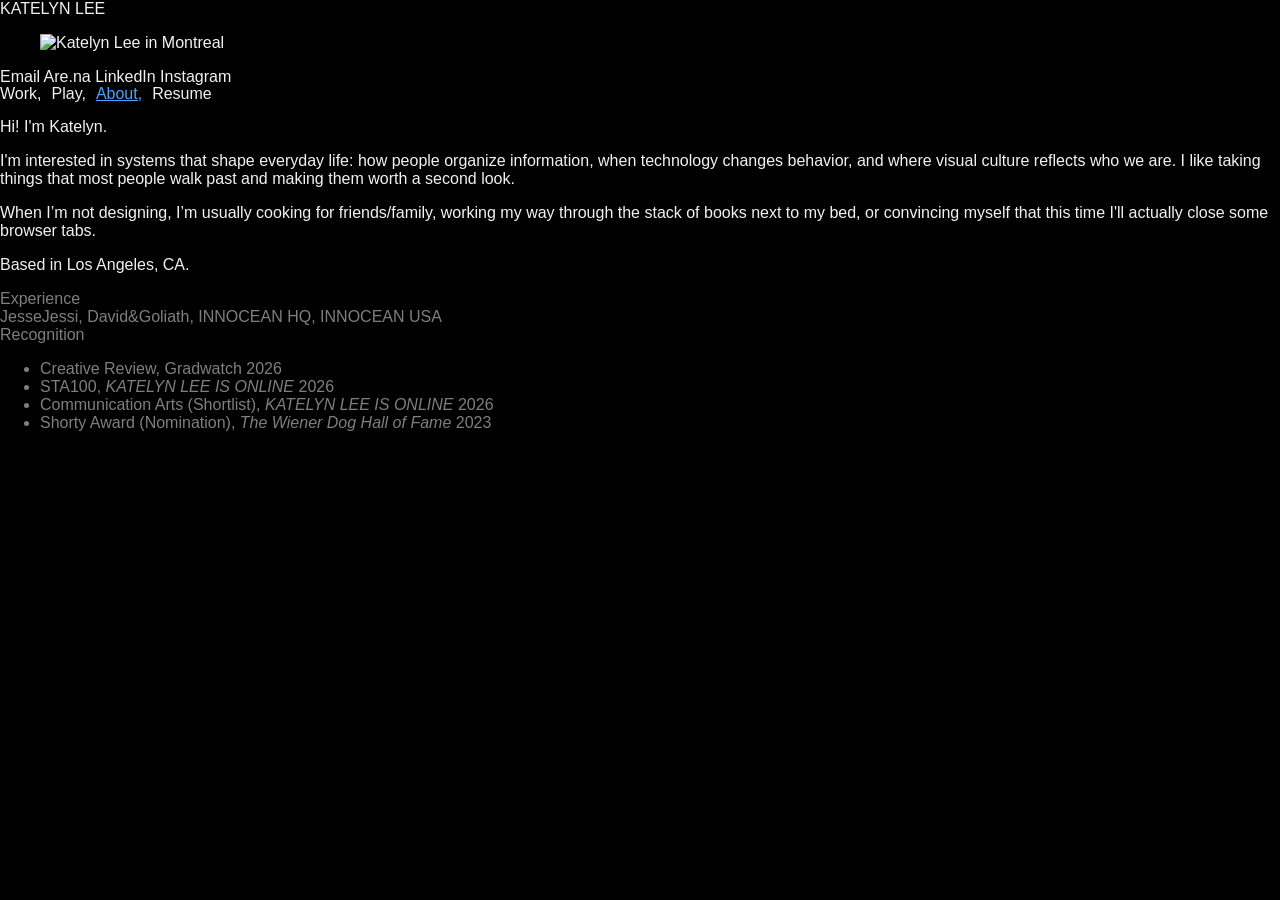
==== about/index.html @ 70ecab1d "update" ====
<!DOCTYPE html>
<html lang="en">
<head>
<!-- Google tag (gtag.js) -->
<script async src="https://www.googletagmanager.com/gtag/js?id=G-5B7TTVXPLB"></script>
<script>
  window.dataLayer = window.dataLayer || [];
  function gtag(){dataLayer.push(arguments);}
  gtag('js', new Date());

  gtag('config', 'G-5B7TTVXPLB');
</script>

  <meta charset="UTF-8" />
  <meta name="viewport" content="width=device-width, initial-scale=1.0" />
  <title>Katelyn Lee Design</title>
<link rel="icon" href="../assets/mouseclick.png" type="image/png" />
  <link rel="stylesheet" href="../project.css" />
</head>

<body class="about-page">
  <div class="about-wrapper">

<aside class="about-sidebar">
  <div class="about-sidebar-top">
    <a href="../" class="site-title">KATELYN LEE</a>

    <figure class="about-portrait">
      <img
        src="../assets/katelyn.png"
        alt="Katelyn Lee in Montreal"
      />

      <!-- <figcaption>Taken in Montreal, 2025.</figcaption> -->
    </figure>

    <!-- <a href="../fridge/" class="fridge-link">
      <span class="fridge-glyph" aria-hidden="true">⍟</span>

      <span class="fridge-label">
        Still curious? I’m flattered. 
        Want to take a look in the fridge?
      </span>
    </a> -->
  </div>

  <nav class="about-socials" aria-label="Social links">
    <a href="mailto:katelyn.lee010@gmail.com">
      Email
    </a>
    
    <a
      href="https://www.are.na/katelyn-lee-unuswwx3kie/channels"
      target="_blank"
      rel="noopener noreferrer"
    >
      Are.na
    </a>

    <a
      href="https://www.linkedin.com/in/katelyn-lee-5b85a5261"
      target="_blank"
      rel="noopener noreferrer"
    >
      LinkedIn
    </a>

    <a
      href="https://www.instagram.com/ketalyn.lee/"
      target="_blank"
      rel="noopener noreferrer"
    >
      Instagram
    </a>
  </nav>
</aside>

    <main class="about-content">
      <nav class="top-nav">
        <a href="../">Work</a>
        <a href="../play">Play</a>
        <a href="../about" class="active">About</a>
        <a href="https://drive.google.com/file/d/1V6LuvaHBBj7gBq3loCqaI6xz7B3jAZRT/view?usp=sharing" target="_blank">Resume</a>
      </nav>

      <section class="about-copy intro">
         <p>
          Hi! I'm Katelyn.
        </p>
        
        <p>
          I'm interested in systems that shape everyday life: how people organize information, when technology changes behavior, and where visual culture reflects who we are. 
          I like taking things that most people walk past and making them worth a second look.

        </p>

        <p>
          When I’m not designing, I’m usually cooking for friends/family, working my way through the stack of books next to my bed, or convincing myself that this time I'll actually close some browser tabs.
        </p>

        <p class="about-location">
          Based in Los Angeles, CA.
        </p>
      </section>

<footer class="about-meta">

  <div class="about-row">
    <span class="about-row-label">Experience</span>

    <div class="about-row-content experience-list">
      <a
        href="https://www.jessejessi.com/"
        target="_blank"
        rel="noopener noreferrer"
      >JesseJessi</a>,
      <a
        href="https://dng.com/"
        target="_blank"
        rel="noopener noreferrer"
      >David&amp;Goliath</a>,
      <a
        href="https://www.innocean.com/ww-en"
        target="_blank"
        rel="noopener noreferrer"
      >INNOCEAN HQ</a>,
      <a
        href="https://www.innoceanusa.com/"
        target="_blank"
        rel="noopener noreferrer"
      >INNOCEAN USA</a>
    </div>
  </div>

  <div class="about-row">
  <span class="about-row-label">Recognition</span>

  <ul class="about-row-content awards-list">
    <li>
      <a
        href="https://www.creativereview.co.uk/gradwatch-2026-katelyn-lee-parsons-school-of-design/"
        target="_blank"
        rel="noopener noreferrer"
      >Creative Review, Gradwatch 2026</a>
    </li>
    <li>
      <a
        href="https://100.typographicarts.org/winners/2026/katelyn-lee-is-online"
        target="_blank"
        rel="noopener noreferrer"
      >STA100, <em>KATELYN LEE IS ONLINE</em> 2026</a>
    </li>
    <li>Communication Arts (Shortlist), <em>KATELYN LEE IS ONLINE</em> 2026</li>
    <li>Shorty Award (Nomination), <em>The Wiener Dog Hall of Fame</em> 2023</li>
  </ul>
</div>

</footer>

    </main>

    

  </div>

  <script src="../about.js"></script>
</body>

</html>
---- project.css ----
@font-face {
  font-family: "Chivo";
  src: url("assets/chivo/Chivo-Light.ttf") format("truetype");
  font-weight: 100;
  font-style: normal;
}

* {
  box-sizing: border-box;
}

html {
  scroll-behavior: smooth;
}

body {
  margin: 0;
  background: #000;
  color: #f2f2f2;
  font-family: "Chivo", sans-serif;
  font-weight: 200;
  cursor: url("assets/mousereg.svg") 8 8, auto;
}

a,
button,
.project-card,
.project-image-link,
.related-project-card,
.related-project-meta{
  cursor: url("assets/mouseclick.svg") 8 8, pointer;
}

.play-gallery{
    cursor: url("assets/mousereg.svg") 8 8, pointer;
}

a {
  color: inherit;
  text-decoration: none;
}

img {
  display: block;
  width: 100%;
  height: auto;
}

.project-page {
  width: 100%;
  min-height: 100vh;
  background: #000;
}

/* top bar */
.project-chrome {
  position: fixed;
  top: 0;
  left: 0;
  width: 100%;
  padding: 20px 40px;
  display: flex;
  justify-content: space-between;
  align-items: flex-start;
  z-index: 50;
  pointer-events: none;
}

.project-chrome > * {
  pointer-events: auto;
}

.site-title {
  font-size: 1rem;
  line-height: 1;
}

.site-title:hover {
  color: #4da3ff;
}

.top-nav {
  display: flex;
  gap: 6px;
}

.top-nav a {
  font-size: 1rem;
  line-height: 1;
  color: #f0f0f0;
  transition: color 0.15s ease;
}

.top-nav a::after {
  content: ",";
  margin-right: 4px;
}

.top-nav a:last-child::after {
  content: "";
  margin-right: 0;
}

.top-nav a:hover,
.top-nav a.active {
  color: #4da3ff;
  text-decoration: underline;
}

/* scrollable page content */
.project-content {
  width: 100%;
  padding: 60px 40px 60px 40px;
}

.bravecamp-page .project-hero img {
  width: 80%;
  margin: 0 auto; /* ← THIS centers it */
  padding-bottom: 20px;
}

.bravecamp-page .project-gallery.single img.icons-img {
  width: 80%;
  height: auto;
  margin: 0 auto;
}

.project-hero {
  width: 100%;
  margin-bottom: 20px;
}

.project-hero img {
  width: 100%;
  max-height: 75vh;
  object-fit: cover;
}

.stalked-page .project-hero img {
  object-position: center;
  width: 100%;
  max-height: 75vh;
  object-fit: cover;
}

.lately-page .project-hero img {
  object-position: center -100px;
  width: 100%;
  max-height: 75vh;
  object-fit: cover;
}

.gems-page .project-hero {
  display: flex;
  justify-content: center;
}

.gems-page .project-hero video {
  width: 80%;
  max-height: 78vh;  /* ↓ reduce this (try 50–65vh) */
  object-fit: cover;
  margin: 0 auto;
}

.project-hero video {
  width: 100%;
  max-height: 78vh;  /* ↓ reduce this (try 50–65vh) */
  object-fit: cover;
}

.project-gallery.single video {
  width: 100%;
  height: 100%;
  display: block;
  object-fit: cover;
  margin-bottom:0;
}

.stalked-page .two-up-1 {
  object-fit: cover;
  object-position: left top;
}

.lately-page .project-gallery.painpoints figure {
  height: auto;
}

.lately-page .project-gallery.painpoints img {
  height: auto;
  object-fit: contain;
}

.phone-item {
  display: flex;
  flex-direction: column;
  align-items: center;
  width: 100%;
}

.phone-label {
  margin-top: 12px;
  font-size: 0.9rem;
  color: #9f9f9f;
  text-align: center;
  line-height: 1.1;
}

.phone-grid {
  display: grid;
  grid-template-columns: repeat(4, 1fr);
  gap: 32px;
  width: 72%;
  margin: 40px auto;
  justify-items: center;
}

.phone {
  position: relative;
  width: 100%;
  max-width: 320px;
  aspect-ratio: 9 / 19;
  border-radius: 40px;
  overflow: hidden;
}

.phone .screen-media {
  position: absolute;
  top: 4.8%;
  left: 6.2%;
  width: 87.6%;
  height: 92%;
  object-fit: cover;
  z-index: 1;
  border-radius: 28px;
}

.phone .still-screen {
  top: 4%;
  left: 6%;
  width: 88%;
  height: 92%;
  object-fit: cover;
  border-radius: 28px;
}

.phone .frame {
  position: absolute;
  inset: 0;
  width: 100%;
  height: 100%;
  object-fit: contain;
  z-index: 2;
  pointer-events: none;
}

.project-gallery.two-up img.styleguide {
  width: 105%;
  height: 100%;
  object-fit: contain;
  margin: auto;
  display: block;
}

.project-gallery.two-up video {
  width: 100%;
  height: 100%;
  object-fit: cover;
  display: block;
}

.project-intro {
  display: grid;
  grid-template-columns: 320px 1fr;
  gap: 36px;
  margin-bottom: 60px;
  align-items: start;
}

.project-title {
  font-size: 1.1rem;
}

.project-subtitle {
  font-size: 1.1rem;
  color: #9f9f9f;
}

.project-summary {
  max-width: 100%;
  font-size: 1.1rem;
  line-height: 1.15;
}

.context-grid {
  display: flex;
  flex-direction: column;
  gap: 8px;
}

.context-row {
  display: grid;
  grid-template-columns: 180px 1fr; /* controls alignment */
}

.context-row span:first-child {
  color: #9f9f9f;
}

.context-block {
  display: flex;
  flex-direction: column;
  gap: 4px;
}

.context-block span {
  color: #9f9f9f;
  margin-right: 6px;
}

.project-detail-group{
    margin-bottom: 40px;
}

.project-detail-group .project-detail-row {
  margin-top: 0;
  margin-bottom: 10px;
}

.project-detail-row {
  display: grid;
  grid-template-columns: 320px 1fr;
  gap: 36px;
  margin-bottom: 40px;
  margin-top:20px;
  align-items: start;
}

.detail-label {
  font-size: 1.1rem;
  line-height: 1.15;
  color: #9f9f9f;
}

.reflection-row {
  margin-top: 60px;
}

.detail-text {
  max-width: 100%;
  font-size: 1.1rem;
  line-height: 1.15;
}

.project-meta {
  display: grid;
  grid-template-rows: auto auto;
  align-content: start;
}

.project-meta-info {
  display: flex;
  flex-direction: column;
  gap: 2px;
  font-size: 1.1rem;
  line-height: 1.15;
  color: #9f9f9f;
}

.detail-list {
  margin: 0;
  padding-left: 16px; /* controls indent */
}

.detail-list li {
  margin-bottom: 4px;
  line-height: 1.15;
}

.stalked-video-2 {
  width: 100%;
  height: 200px;        /* adjust */
  object-fit: cover;
  object-position: center top;
  display: block;
}

.detail-text a {
  color: #f2f2f2;
  text-decoration: underline;
  text-underline-offset: 3px; /* makes it feel more intentional */
  transition: color 0.15s ease;
}

.detail-text a:hover {
  color: #4da3ff;
}

.project-intro a {
  color: #f2f2f2;
  text-decoration: underline;
  text-underline-offset: 3px;
}

.project-intro a:hover {
  color: #4da3ff;
}

.project-gallery {
  margin-bottom: 0;
}

.project-content > * + * {
  margin-top: 20px;
}

.project-gallery.single figure,
.project-gallery.two-up figure {
  margin: 0;
}

.project-gallery.single img {
  width: 100%;
  height:100%;
}

.project-gallery.two-up {
  display: grid;
  grid-template-columns: 1fr 1fr;
  gap: 20px;
}

.project-gallery.two-up figure {
  height: 870px; /* adjust this */
  overflow: hidden;
}

.project-gallery.two-up img {
  width: 100%;
  height: 100%;
  object-fit: cover;
}

.project-endnote {
  margin-top: 100px;
  margin-bottom: 40px;
}

.project-endnote p {
  margin: 0;
  font-size: 1.1rem;
  line-height: 1.15;
  color: #f2f2f2;
}

.project-gallery.single figure.gif-wrap {
  display: flex;
  justify-content: center;
}

.project-gallery.single figure.gif-wrap img.gif-small {
  width: 70%;   /* adjust this */
  height: auto;
}

.related-projects {
  display: grid;
  grid-template-columns: 1fr 1fr;
  gap: 28px;
  margin-bottom: 0px;
}

.related-project-card {
  cursor: pointer;
}

.related-image-link {
  display: block;
  width: 100%;
  background: #111;
  aspect-ratio: 2 / 1;
  overflow: hidden;
}

.related-image-link img,
.related-image-link video {
  width: 100%;
  height: 100%;
  object-fit: cover;
  display: block;
}

.related-project-meta {
  margin-top: 15px;
  position: relative;
  min-height: 38px;
  max-width: 100%;
  font-size: 0.95rem;
  line-height: 1.02;
  color: #e8e8e8;
  max-width: 760px;
}

.meta-subtitle{
    color: #9f9f9f;
  font-size: 0.95rem;
  margin-top: 4px;
}

/* MATCH HOMEPAGE HOVER BEHAVIOR */
.related-project-meta.hover-description {
  position: relative;
}

.related-project-meta .meta-default,
.related-project-meta .meta-hover {
  transition: opacity 0.16s ease;
}

.related-project-meta .meta-hover {
  position: absolute;
  top: 0;
  left: 0;
  opacity: 0;
  width: 100%;
  color: #9f9f9f;
}

.related-project-meta:hover .meta-default {
  opacity: 0;
}

.related-project-meta:hover .meta-hover {
  opacity: 1;
}

/* PLAY PAGE */
.play-page {
  background: #000;
}

.play-gallery {
  display: grid;
  grid-template-columns: repeat(12, minmax(0, 1fr));
  gap: 24px;
  width: calc(100% - 80px);
  margin: 0 40px;
  padding-top: 90px;   /* clears fixed header */
  padding-bottom: 70px;
  align-items: start;
  grid-auto-flow: dense;
}

.play-item {
  min-width: 0;
}

.play-item.portrait {
  grid-column: span 3;
}

.play-item.wide {
  grid-column: span 9;
}

.play-item.landscape {
  grid-column: span 5;
}

.play-item.square {
  grid-column: span 4;
}

.play-item.large {
  grid-column: span 5;
}

.play-media {
  display: block;
  width: 100%;
  background: #111;
  overflow: hidden;
}

.play-item.portrait .play-media {
  aspect-ratio: 3 / 4;
}

.play-item.square .play-media {
  aspect-ratio: 1 / 1;
}

.play-item.landscape .play-media {
  aspect-ratio: 4 / 3;
}

.play-item.wide .play-media {
  aspect-ratio: 16 / 9;
}

.play-media img,
.play-media video {
  display: block;
  width: 100%;
  height: 100%;
  object-fit: cover;
}

.play-caption {
  margin-top: 10px;
  max-width: 95%;
  font-size: 0.95rem;
  line-height: 1.15;
  color: #f0f0f0;
}

.play-title {
  display: inline;
}

.play-year {
  display: inline;
  margin-left: 6px;
  color: #7d7d7d;
}

.play-about {
  display: block;
  margin-top: 4px;
  color: #f0f0f0;
}

.play-caption a {
  text-decoration: underline;
  text-underline-offset: 3px;
  transition: color 0.15s ease;
}

.play-caption a:hover {
  color: #4da3ff;
}

.play-media:hover img,
.play-media:hover video {
  opacity: 0.94;
}

/* ABOUT PAGE */
.about-page {
  background: #000;
}

.about {
  display: grid;
  grid-template-columns: minmax(280px, 0.9fr) minmax(320px, 1fr);
  gap: 36px;
  width: calc(100% - 80px);
  margin: 0 40px;
  padding-top: 110px; /* clears fixed header */
  padding-bottom: 60px;
  align-items: start;
}

.about-images {
  position: sticky;
  top: 96px;
  align-self: start;
}

.about-img-large {
  display: block;
  width: 100%;
  max-width: 520px;
  height: auto;
}

.about-text {
  margin-top: 0;
  max-width: 750px;
}

.about-text h1 {
  font-size: 3rem;
  line-height: 0.95;
  margin: 0 0 6px 0;
}

.about-text h2 {
  font-size: 1.5rem;
  font-weight: 400;
  line-height: 1.05;
  margin: 0 0 24px 0;
  color: #e0e0e0;
}

.about-text p {
  font-size: 1rem;
  line-height: 1.25;
  color: #cfcfcf;
  margin: 0 0 18px 0;
  max-width: 100%;
}

.about-text em {
  color: #7fb7ff;
  font-style: italic;
}

.about-meta {
  margin-top: 10px;
  color: #9f9f9f;
  opacity: 0.8;
}

.reading-list {
  margin-top: 44px;
}

.reading-title {
  color: #9f9f9f;
  margin: 0 0 10px 0;
}

.reading-list ul {
  list-style: none;
  padding: 0;
  margin: 0;
}

.reading-list li {
  margin-bottom: 6px;
  color: #bdbdbd;
  line-height: 1.25;
}

.connect {
  margin-top: 45px;
  color: #9f9f9f;
  opacity: 0.8;
}

.connect p {
  margin: 0;
  font-size: 1rem;
  line-height: 1.25;
}

.connect a {
  text-decoration: underline;
  text-underline-offset: 3px;
  color: #f2f2f2;
  transition: color 0.15s ease;
}

.connect a:hover {
  color: #4da3ff;
}

/* tablet */
@media (max-width: 1024px) {
  .project-chrome {
    padding: 20px 24px;
  }

  .project-content {
    padding: 72px 24px 48px 24px;
  }

  .project-intro {
    grid-template-columns: 180px 1fr;
    gap: 24px;
  }

  .project-text-grid {
    gap: 24px;
  }

  .project-detail-row {
    grid-template-columns: 180px 1fr;
    gap: 24px;
  }

    .play-gallery {
    grid-template-columns: repeat(8, minmax(0, 1fr));
    width: calc(100% - 48px);
    margin: 0 24px;
    gap: 18px;
    padding-top: 84px;
    padding-bottom: 48px;
  }

  .play-item.wide,
  .play-item.landscape,
  .play-item.square.large {
    grid-column: span 8;
  }

  .play-item.square {
    grid-column: span 4;
  }

  .play-item.portrait {
    grid-column: span 4;
  }

  .play-caption {
    max-width: 100%;
  }

    .about {
    grid-template-columns: 1fr 1fr;
    gap: 24px;
    width: calc(100% - 48px);
    margin: 0 24px;
    padding-top: 96px;
    padding-bottom: 48px;
  }

  .about-images {
    top: 84px;
  }

  .about-text h1 {
    font-size: 2.4rem;
  }

  .about-text h2 {
    font-size: 1.25rem;
    margin-bottom: 20px;
  }

  .connect {
    margin-top: 44px;
  }
}

/* mobile */
@media (max-width: 768px) {
  .project-chrome {
    padding: 12px 16px;
  }

  .site-title {
    font-size: 0.95rem;
  }

  .top-nav a {
    font-size: 0.9rem;
  }

  .project-content {
    padding: 64px 16px 36px 16px;
  }

  .project-hero img {
    max-height: none;
  }

  .project-intro {
    grid-template-columns: 1fr;
    gap: 14px;
    margin-bottom: 40px;
  }

  .project-title,
  .project-subtitle,
  .project-summary,
  .text-block h2,
  .text-block p {
    font-size: 0.9rem;
  }

  .project-subtitle {
    color: #9f9f9f;
    opacity: 0.75;
  }

  .project-text-grid,
  .project-gallery.two-up {
    grid-template-columns: 1fr;
    gap: 16px;
  }

  .project-detail-row {
    grid-template-columns: 1fr;
    gap: 10px;
    margin-bottom: 32px;
  }

  .detail-label,
  .detail-text {
    font-size: 0.9rem;
  }

  .related-projects {
  grid-template-columns: 1fr;
  gap: 20px;
}

.related-project-card {
  width: 100%;
}

.related-image-link {
  aspect-ratio: 1.45 / 1;
}

.related-project-meta {
  margin-top: 10px;
  min-height: auto;
  font-size: 0.9rem;
  line-height: 1.08;
}

.phone-grid {
    grid-template-columns: 1fr 1fr;
    gap: 20px;
  }

    .project-chrome {
    padding: 12px 16px;
    align-items: flex-start;
    gap: 10px;
  }

  .top-nav {
    flex-wrap: wrap;
    justify-content: flex-end;
    row-gap: 4px;
  }

  .site-title,
  .top-nav a {
    font-size: 0.9rem;
  }

  .play-gallery {
    grid-template-columns: 1fr;
    width: calc(100% - 32px);
    margin: 0 16px;
    gap: 18px;
    padding-top: 72px;
    padding-bottom: 36px;
  }

  .play-item,
  .play-item.portrait,
  .play-item.wide,
  .play-item.landscape,
  .play-item.square,
  .play-item.large,
  .play-item.square.large {
    grid-column: span 1;
  }

  .play-item .play-media {
    aspect-ratio: auto;
  }

  .play-media img,
  .play-media video {
    width: 100%;
    height: auto;
    object-fit: contain;
  }

  .play-caption {
    max-width: 100%;
    font-size: 0.9rem;
    line-height: 1.15;
  }

  .play-year {
    margin-left: 4px;
  }

  .play-about {
    margin-top: 6px;
  }

  .project-chrome {
    padding: 12px 16px;
    align-items: flex-start;
    gap: 10px;
  }

  .top-nav {
    flex-wrap: wrap;
    justify-content: flex-end;
    row-gap: 4px;
  }

  .site-title,
  .top-nav a {
    font-size: 0.9rem;
  }

  .about {
    grid-template-columns: 1fr;
    gap: 20px;
    width: calc(100% - 32px);
    margin: 0 16px;
    padding-top: 76px;
    padding-bottom: 36px;
  }

  .about-images {
    position: static;
    top: auto;
  }

  .about-img-large {
    width: 100%;
    max-width: 100%;
  }

  .about-text {
    max-width: 100%;
  }

  .about-text h1 {
    font-size: 2rem;
    margin-bottom: 4px;
  }

  .about-text h2 {
    font-size: 1.1rem;
    margin-bottom: 18px;
  }

  .about-text p,
  .about-meta,
  .reading-title,
  .reading-list li,
  .connect p {
    font-size: 0.9rem;
    line-height: 1.25;
  }

  .reading-list {
    margin-top: 32px;
  }

  .connect {
    margin-top: 36px;
  }
}

/* small mobile */
@media (max-width: 480px) {
  .project-chrome {
    padding: 10px 12px;
  }

  .project-content {
    padding: 56px 12px 28px 12px;
  }

  .top-nav a,
  .site-title,
  .project-title,
  .project-subtitle,
  .project-summary,
  .text-block h2,
  .text-block p {
    font-size: 0.84rem;
  }

  .detail-label,
  .detail-text {
    font-size: 0.84rem;
  }

  .related-image-link {
  aspect-ratio: 1.3 / 0.8;
}

  .project-chrome {
    padding: 10px 12px;
  }

  .site-title,
  .top-nav a {
    font-size: 0.82rem;
  }

  .play-gallery {
    width: calc(100% - 24px);
    margin: 0 12px;
    padding-top: 64px;
    padding-bottom: 28px;
    gap: 16px;
  }

  .play-caption {
    font-size: 0.84rem;
  }

  .project-chrome {
    padding: 10px 12px;
  }

  .site-title,
  .top-nav a {
    font-size: 0.82rem;
  }

  .about {
    width: calc(100% - 24px);
    margin: 0 12px;
    padding-top: 68px;
    padding-bottom: 28px;
    gap: 16px;
  }

  .about-text h1 {
    font-size: 1.7rem;
  }

  .about-text h2 {
    font-size: 1rem;
  }

  .about-text p,
  .about-meta,
  .reading-title,
  .reading-list li,
  .connect p {
    font-size: 0.84rem;
  }
}
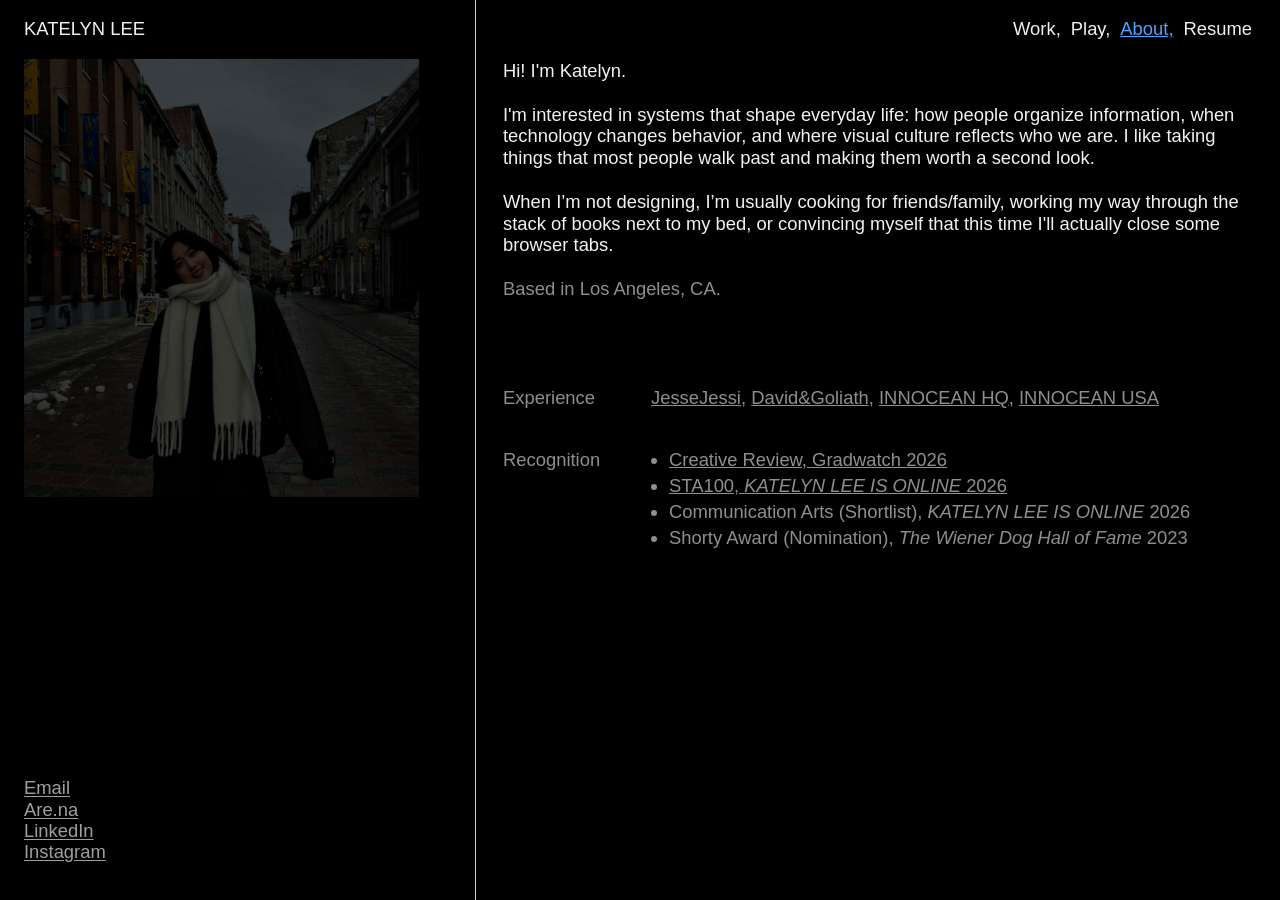
==== commit d15da131: "w&w_upload" ====
--- a/about/index.html
+++ b/about/index.html
@@ -14,7 +14,6 @@
   <meta charset="UTF-8" />
   <meta name="viewport" content="width=device-width, initial-scale=1.0" />
   <title>Katelyn Lee Design</title>
-<link rel="icon" href="../assets/mouseclick.png" type="image/png" />
   <link rel="stylesheet" href="../project.css" />
 </head>
 
@@ -27,7 +26,7 @@
 
     <figure class="about-portrait">
       <img
-        src="../assets/katelyn.png"
+        src="../assets/katelyn.jpg"
         alt="Katelyn Lee in Montreal"
       />
 
--- a/project.css
+++ b/project.css
@@ -8,6 +8,18 @@
 * {
   box-sizing: border-box;
 }
+
+:root {
+  --site-sidebar-width: 475px;
+  --site-padding-x: 40px;
+  --site-padding-top: 20px;
+  --site-divider: #cfcfcf;
+  --about-content-top: 60px;
+}
+
+html, body {
+    overflow-x: hidden;
+  }
 
 html {
   scroll-behavior: smooth;
@@ -19,20 +31,7 @@
   color: #f2f2f2;
   font-family: "Chivo", sans-serif;
   font-weight: 200;
-  cursor: url("assets/mousereg.svg") 8 8, auto;
-}
-
-a,
-button,
-.project-card,
-.project-image-link,
-.related-project-card,
-.related-project-meta{
-  cursor: url("assets/mouseclick.svg") 8 8, pointer;
-}
-
-.play-gallery{
-    cursor: url("assets/mousereg.svg") 8 8, pointer;
+  /* cursor: url("assets/mousereg.svg") 8 8, auto; */
 }
 
 a {
@@ -71,7 +70,7 @@
 }
 
 .site-title {
-  font-size: 1rem;
+  font-size: 1.15rem;
   line-height: 1;
 }
 
@@ -85,7 +84,7 @@
 }
 
 .top-nav a {
-  font-size: 1rem;
+  font-size: 1.15rem;
   line-height: 1;
   color: #f0f0f0;
   transition: color 0.15s ease;
@@ -156,8 +155,8 @@
 }
 
 .gems-page .project-hero video {
-  width: 80%;
-  max-height: 78vh;  /* ↓ reduce this (try 50–65vh) */
+  width: 50vw;
+  height: 50vh;
   object-fit: cover;
   margin: 0 auto;
 }
@@ -253,6 +252,122 @@
   pointer-events: none;
 }
 
+/* mini carousel (left side of a two-up) */
+.mini-carousel {
+  display: grid;
+  grid-template-columns: 32px minmax(0, 1fr) 32px;
+  align-items: center;
+  gap: 12px;
+  width: 100%;
+  height: 100%;
+  grid-template-rows: 100%;
+}
+
+.mini-carousel-track {
+  height: 100%;
+  min-width: 0;
+  display: flex;
+  justify-content: center;
+  align-items: center;
+}
+
+.mini-carousel-track > * {
+  display: none;
+  max-width: 100%;
+}
+
+.mini-carousel-track > .is-active {
+  display: block;
+}
+
+.mini-carousel-btn {
+  margin: 0;
+  padding: 0;
+  border: 0;
+  background: transparent;
+  color: #f2f2f2;
+  cursor: pointer;
+  transition: color 0.15s ease;
+}
+
+.mini-carousel-btn svg {
+  display: block;
+  width: 24px;
+  height: 48px;
+  fill: none;
+  stroke: currentColor;
+  stroke-width: 1.5;
+}
+
+.mini-carousel-btn:hover,
+.mini-carousel-btn:focus-visible {
+  color: #4da3ff;
+}
+
+.project-gallery.two-up .mini-carousel-track img {
+  width: auto;
+  height: 100%;
+  max-width: 100%;
+  max-height: 100%;
+  object-fit: contain;
+}
+
+/* pair carousel (two posters per slide) */
+.pair-carousel .mini-carousel {
+  height: 600px; /* poster height, adjust to taste */
+}
+
+.mini-carousel-track > .mini-carousel-pair.is-active {
+  display: flex;
+}
+
+.mini-carousel-pair {
+  height: 100%;
+  gap: 20px;
+  justify-content: center;
+  align-items: center;
+}
+
+.pair-carousel .mini-carousel-pair img {
+  flex: 0 1 auto;
+  min-width: 0;
+  width: auto;
+  height: 100%;
+  max-width: calc(50% - 10px);
+  object-fit: contain;
+}
+
+/* full-width carousel (same size as project-gallery single) */
+.single-carousel .mini-carousel {
+  position: relative;
+  display: block;
+  height: auto;
+  width: 85%;
+  margin: 0 auto;
+}
+
+.single-carousel .mini-carousel-track {
+  display: block;
+  height: auto;
+}
+
+.single-carousel .mini-carousel-track img {
+  width: 100%;
+  height: auto;
+}
+
+.single-carousel .mini-carousel-btn {
+  position: absolute;
+  top: 50%;
+  transform: translateY(-50%);
+  z-index: 2;
+  padding: 0 16px;
+  filter: drop-shadow(0 0 3px rgba(0, 0, 0, 0.6));
+}
+
+.single-carousel .mini-carousel-btn.prev { left: 0; }
+.single-carousel .mini-carousel-btn.next { right: 0; }
+
 .project-gallery.two-up img.styleguide {
   width: 105%;
   height: 100%;
@@ -268,12 +383,26 @@
   display: block;
 }
 
+.project-gallery.two-up.promo figure {
+  height: 740px; /* the size you actually want them */
+  display: flex;
+  justify-content: center;
+}
+
+.project-gallery.two-up.promo img,
+.project-gallery.two-up.promo video {
+  width: auto;
+  height: 100%;
+  object-fit: contain;
+}
+
 .project-intro {
   display: grid;
   grid-template-columns: 320px 1fr;
-  gap: 36px;
+  gap: 155px;
   margin-bottom: 60px;
   align-items: start;
+  background-color: rgb(0, 0, 0);
 }
 
 .project-title {
@@ -329,7 +458,7 @@
 .project-detail-row {
   display: grid;
   grid-template-columns: 320px 1fr;
-  gap: 36px;
+  gap: 155px;
   margin-bottom: 40px;
   margin-top:20px;
   align-items: start;
@@ -462,6 +591,68 @@
   height: auto;
 }
 
+.project-toggle {
+  flex: 0 0 auto;
+  width: 25px;
+  height: 38px;
+  margin: 0;
+  padding: 0;
+  border: 0;
+  background: transparent;
+  color: #f2f2f2;
+  font: inherit;
+  line-height: 1;
+  cursor: pointer;
+}
+
+.project-toggle-icon {
+  display: block;
+  font-size: 2.5rem;
+  line-height: 0.8;
+  transform-origin: center;
+  transition: transform 0.18s ease;
+}
+
+.project-toggle[aria-expanded="true"] .project-toggle-icon {
+  transform: rotate(180deg);
+}
+
+.related-project-meta-header {
+  display: flex;
+  align-items: flex-start;
+  gap: 8px;
+}
+
+.related-project-meta-text {
+  min-width: 0;
+}
+
+.related-title-link {
+  display: inline-block;
+  color: #e8e8e8;
+  text-decoration: none;
+  transition: color 0.15s ease;
+}
+
+.related-title-link:hover,
+.related-title-link:focus-visible {
+  color: #4da3ff;
+  text-decoration: underline;
+}
+
+.related-project-description {
+  margin-top: 8px;
+  margin-left: 30px;
+  max-width: 100%;
+  color: #9f9f9f;
+  line-height: 1.25;
+  background-color: rgb(0, 0, 0);
+}
+
+.related-project-description[hidden] {
+  display: none;
+}
+
 .related-projects {
   display: grid;
   grid-template-columns: 1fr 1fr;
@@ -490,284 +681,728 @@
 }
 
 .related-project-meta {
-  margin-top: 15px;
+  margin-top: 10px;
+  max-width: 980px;
+  font-size: 1.02rem;
+  line-height: 1.15;
+  color: #e8e8e8;
+}
+
+.meta-subtitle {
+  margin-top: 3px;
+  color: #9f9f9f;
+  font-size: 1.02rem;
+}
+
+/* ---------------------------------
+   PLAY PAGE
+---------------------------------- */
+
+.play-page {
+  margin: 0;
+  background: #000;
+  color: #f2f2f2;
+  overflow: hidden;
+}
+
+.play-wrapper {
   position: relative;
-  min-height: 38px;
-  max-width: 100%;
-  font-size: 0.95rem;
-  line-height: 1.02;
-  color: #e8e8e8;
-  max-width: 760px;
-}
-
-.meta-subtitle{
-    color: #9f9f9f;
-  font-size: 0.95rem;
-  margin-top: 4px;
-}
-
-/* MATCH HOMEPAGE HOVER BEHAVIOR */
-.related-project-meta.hover-description {
+  display: flex;
+  width: 100vw;
+  height: 100vh;
+  background: #000;
+}
+
+/* vertical divider */
+.play-wrapper::before {
+  content: "";
+  position: fixed;
+  top: 0;
+  bottom: 0;
+  left: var(--site-sidebar-width);
+  width: 1px;
+  background: var(--site-divider);
+  z-index: 10;
+}
+
+/* -----------------------------
+   LEFT SIDEBAR
+----------------------------- */
+
+.play-sidebar {
+  position: fixed;
+  top: var(--site-padding-top);
+  left: 0;
+
+  width: var(--site-sidebar-width);
+  height: calc(100vh - 40px);
+
+  display: flex;
+  flex-direction: column;
+  justify-content: space-between;
+
+  padding: 0 32px 0 40px;
+  background: #000;
+  z-index: 5;
+}
+
+.play-sidebar-top {
+  min-width: 0;
+}
+
+.play-sidebar .site-title {
+  display: inline-block;
+  margin: 0 0 20px 0;
+}
+
+.play-project-info {
+  margin-top: 0;
+  font-size: 1.15rem;
+  line-height: 1.15;
+  background-color: transparent;
+}
+
+.play-project-heading {
+  display: grid;
+  grid-template-columns: minmax(0, 1fr) auto;
+  gap: 20px;
+  align-items: start;
+}
+
+.play-project-title {
+  margin: 0;
+  font: inherit;
+  color: #f2f2f2;
+}
+
+.play-project-year {
+  color: #8f8f8f;
+}
+
+.play-project-description {
+  max-width: 390px;
+  margin-top: 16px;
+  color: #f2f2f2;
+}
+
+.play-project-description a {
+  color: inherit;
+  text-decoration: underline;
+  text-underline-offset: 3px;
+}
+
+.play-project-description a:hover,
+.play-project-description a:focus-visible {
+  color: #4da3ff;
+}
+
+/* project selector */
+
+.play-project-list {
+  width: 100%;
+  max-height: 48vh;
+  overflow-y: auto;
+  padding-bottom: 2px;
+  scrollbar-width: none;
+}
+
+.play-project-list::-webkit-scrollbar {
+  display: none;
+}
+
+.play-project-button {
+  width: 100%;
+  display: grid;
+  grid-template-columns: minmax(0, 1fr) auto;
+  gap: 16px;
+  align-items: start;
+
+  margin: 0;
+  padding: 9px 0;
+
+  border: 0;
+  border-top: 1px solid #343434;
+  border-radius: 0;
+
+  background: transparent;
+  color: #8f8f8f;
+
+  font-family: inherit;
+  font-size: 1.02rem;
+  font-weight: inherit;
+  line-height: 1.12;
+  text-align: left;
+  cursor: pointer;
+
+  transition: color 0.15s ease;
+}
+
+.play-project-button:last-child {
+  border-bottom: 1px solid #343434;
+}
+
+.play-project-button span:first-child {
+  min-width: 0;
+}
+
+.play-project-button span:last-child {
+  color: inherit;
+  white-space: nowrap;
+}
+
+.play-project-button:hover,
+.play-project-button:focus-visible,
+.play-project-button.active {
+  color: #f2f2f2;
+}
+
+.play-project-button.active {
+  text-decoration: underline;
+  text-underline-offset: 3px;
+  color: #4da3ff;
+}
+
+/* -----------------------------
+   RIGHT CONTENT
+----------------------------- */
+
+.play-content {
+  margin-left: var(--site-sidebar-width);
+  width: calc(100% - var(--site-sidebar-width));
+  height: 100vh;
+
+  overflow-y: auto;
+  padding: 60px 40px 40px 40px;
+
+  scrollbar-width: none;
+}
+
+.play-content::-webkit-scrollbar {
+  display: none;
+}
+
+.play-content .top-nav {
+  position: fixed;
+  top: 20px;
+  right: 40px;
+  z-index: 20;
+}
+
+/* carousel */
+
+.play-carousel {
   position: relative;
-}
-
-.related-project-meta .meta-default,
-.related-project-meta .meta-hover {
-  transition: opacity 0.16s ease;
-}
-
-.related-project-meta .meta-hover {
+  width: 100%;
+  min-height: calc(100vh - 148px);
+
+  display: flex;
+  align-items: center;
+  justify-content: center;
+
+  overflow: hidden;
+  background: #000;
+}
+
+.play-carousel-media {
+  width: 100%;
+  height: calc(100vh - 148px);
+
+  display: flex;
+  align-items: center;
+  justify-content: center;
+}
+
+.play-carousel-media img,
+.play-carousel-media video {
+  display: block;
+  width: 100%;
+  height: 100%;
+  object-fit: contain;
+}
+
+/*
+Use data-fit="cover" on a media entry in play.js
+when you want a particular image to completely fill
+the viewing area.
+*/
+
+.play-carousel-media img[data-fit="cover"],
+.play-carousel-media video[data-fit="cover"] {
+  object-fit: cover;
+}
+
+/* invisible click areas */
+
+.play-carousel-zone {
   position: absolute;
   top: 0;
+  bottom: 0;
+  width: 50%;
+
+  padding: 0;
+  border: 0;
+  background: transparent;
+
+  cursor: none;
+  z-index: 2;
+}
+
+.play-carousel-zone {
+  cursor: none;
+}
+
+.play-carousel-zone-left {
   left: 0;
+  right: auto;
+}
+
+.play-carousel-zone-right {
+  right: 0;
+  left: auto;
+}
+
+.carousel-cursor {
+  position: fixed;
+  top: 0;
+  left: 0;
+  z-index: 1000;
+
+  pointer-events: none;
   opacity: 0;
-  width: 100%;
+
+  font-family: Marfa, "Marfa", monospace;
+  font-size: 6.5rem;
+  font-weight: 800;
+  line-height: 1;
+
+  color: #fff;
+
+  transform: translate(-50%, -50%);
+  transition: opacity 0.1s ease;
+
+  text-shadow:
+    0.5px 0 0 #000,
+    -0.5px 0 0 #000,
+    0 0.5px 0 #000,
+    0 -0.5px 0 #000,
+    0.5px 0.5px 0 #000,
+    -0.5px -0.5px 0 #000,
+    0.5px -0.5px 0 #000,
+    -0.5px 0.5px 0 #000;
+}
+
+.carousel-cursor.is-visible {
+  opacity: 1;
+}
+
+/* carousel footer */
+
+.play-carousel-footer {
+  display: flex;
+  justify-content: space-between;
+  align-items: center;
+
+  margin-top: 12px;
+
+  color: #8f8f8f;
+  font-size: 1.02rem;
+  line-height: 1;
+}
+
+.play-carousel-controls {
+  display: flex;
+  gap: 14px;
+}
+
+.play-carousel-controls button {
+  margin: 0;
+  padding: 0;
+  border: 0;
+  background: transparent;
+
+  color: #f2f2f2;
+  font: inherit;
+  font-size: 1.3rem;
+  cursor: pointer;
+}
+
+.play-carousel-controls button:hover,
+.play-carousel-controls button:focus-visible {
+  color: #4da3ff;
+}
+
+/* loading transition */
+
+.play-carousel-media.is-loading {
+  opacity: 0;
+}
+
+.play-carousel-media {
+  opacity: 1;
+  transition: opacity 0.15s ease;
+}
+
+/* ---------------------------------
+   ABOUT PAGE
+---------------------------------- */
+
+.about-page {
+  margin: 0;
+  background: #000;
+  color: #f2f2f2;
+  overflow: hidden;
+}
+
+.about-wrapper {
+  position: relative;
+  display: flex;
+  width: 100vw;
+  height: 100vh;
+  background: #000;
+}
+
+.about-wrapper::before {
+  content: "";
+  position: fixed;
+  top: 0;
+  bottom: 0;
+  left: var(--site-sidebar-width);
+  width: 1px;
+  background: var(--site-divider);
+  z-index: 10;
+}
+
+/* LEFT SIDE */
+
+.about-sidebar {
+  position: fixed;
+  top: var(--site-padding-top);
+  left: 0;
+  width: var(--site-sidebar-width);
+  height: calc(100vh - 40px);
+
+  display: flex;
+  flex-direction: column;
+  justify-content: space-between;
+
+  padding:
+    0
+    40px
+    0
+    40px;
+
+  background: #000;
+  z-index: 5;
+}
+
+.about-sidebar-top {
+  min-width: 0;
+}
+
+.about-sidebar .site-title {
+  display: inline-block;
+  margin: 0;
+}
+
+.about-portrait {
+  margin: 20px 0 0 0;
+  width: 100%;
+  max-width: 395px;
+}
+
+.about-portrait img {
+  display: block;
+  width: 100%;
+  height: auto;
+}
+
+.about-portrait figcaption {
+  margin-top: 20px;
+  color: #8f8f8f;
+  font-size: 1.02rem;
+  line-height: 1.15;
+}
+
+.about-socials {
+  display: flex;
+  flex-direction: column;
+  align-items: flex-start;
+
+  margin-bottom: 18px;
+  font-size: 1.02rem;
+  line-height: 1.15;
+}
+
+.about-socials a {
   color: #9f9f9f;
-}
-
-.related-project-meta:hover .meta-default {
-  opacity: 0;
-}
-
-.related-project-meta:hover .meta-hover {
-  opacity: 1;
-}
-
-/* PLAY PAGE */
-.play-page {
-  background: #000;
-}
-
-.play-gallery {
+  text-decoration: underline;
+  text-underline-offset: 2px;
+}
+
+.about-socials a:hover,
+.about-socials a:focus-visible {
+  color: #4da3ff;
+}
+
+/* RIGHT SIDE */
+
+.about-content {
+  display: flex;
+  flex-direction: column;
+
+  margin-left: var(--site-sidebar-width);
+  width: calc(100% - var(--site-sidebar-width));
+  height: 100vh;
+  overflow-y: auto;
+  scrollbar-width: none;
+
+  padding:
+    var(--about-content-top)
+    40px
+    40px
+    48px;
+}
+
+.about-content::-webkit-scrollbar {
+  display: none;
+}
+
+.about-content::-webkit-scrollbar {
+  display: none;
+}
+
+.about-content .top-nav {
+  position: fixed;
+  top: 20px;
+  right: 40px;
+  z-index: 20;
+}
+
+.about-copy {
+  width: 100%;
+  margin-top: 0;
+  font-size: 1.15rem;
+  line-height: 1.18;
+  background-color: transparent;
+}
+
+.about-copy p {
+  margin: 0 0 22px 0;
+}
+
+.about-location {
+  color: #8f8f8f;
+}
+
+.about-meta {
   display: grid;
-  grid-template-columns: repeat(12, minmax(0, 1fr));
-  gap: 24px;
-  width: calc(100% - 80px);
-  margin: 0 40px;
-  padding-top: 90px;   /* clears fixed header */
-  padding-bottom: 70px;
-  align-items: start;
-  grid-auto-flow: dense;
-}
-
-.play-item {
+  grid-template-columns: 120px minmax(0, 1fr);
+  column-gap: 28px;
+  row-gap: 40px;
+
+  width: 100%;
+  color: #8f8f8f;
+  font-size: 1.15rem;
+  line-height: 1.2;
+  /* background-color:pink; */
+  margin-top: 60px;
+}
+
+/* Allows each row's label and content to use the parent grid */
+.about-row {
+  display: contents;
+}
+
+.about-row-label {
+  grid-column: 1;
+}
+
+.about-row-content {
+  grid-column: 2;
   min-width: 0;
 }
 
-.play-item.portrait {
-  grid-column: span 3;
-}
-
-.play-item.wide {
-  grid-column: span 9;
-}
-
-.play-item.landscape {
-  grid-column: span 5;
-}
-
-.play-item.square {
-  grid-column: span 4;
-}
-
-.play-item.large {
-  grid-column: span 5;
-}
-
-.play-media {
-  display: block;
-  width: 100%;
-  background: #111;
-  overflow: hidden;
-}
-
-.play-item.portrait .play-media {
-  aspect-ratio: 3 / 4;
-}
-
-.play-item.square .play-media {
-  aspect-ratio: 1 / 1;
-}
-
-.play-item.landscape .play-media {
-  aspect-ratio: 4 / 3;
-}
-
-.play-item.wide .play-media {
-  aspect-ratio: 16 / 9;
-}
-
-.play-media img,
-.play-media video {
-  display: block;
-  width: 100%;
-  height: 100%;
-  object-fit: cover;
-}
-
-.play-caption {
-  margin-top: 10px;
-  max-width: 95%;
-  font-size: 0.95rem;
-  line-height: 1.15;
-  color: #f0f0f0;
-}
-
-.play-title {
-  display: inline;
-}
-
-.play-year {
-  display: inline;
-  margin-left: 6px;
-  color: #7d7d7d;
-}
-
-.play-about {
-  display: block;
-  margin-top: 4px;
-  color: #f0f0f0;
-}
-
-.play-caption a {
+.experience-list {
+  white-space: nowrap;
+}
+
+.awards-list {
+  margin: 0;
+  padding-left: 18px; /* controls bullet indent */
+  list-style: disc;
+
+  display: flex;
+  flex-direction: column;
+  gap: 4px;
+}
+
+.awards-list li {
+  line-height: 1.2;
+}
+
+.about-row-content a {
+  color: inherit;
+  text-decoration: none;
+  transition: color 0.15s ease;
+  text-decoration: underline;
+}
+
+.about-row-content a:hover,
+.about-row-content a:focus-visible {
+  color: #4da3ff;
   text-decoration: underline;
   text-underline-offset: 3px;
-  transition: color 0.15s ease;
-}
-
-.play-caption a:hover {
+}
+
+/* FRIDGE CTA */
+
+.fridge-link {
+  display: flex;
+  align-items: center;
+  gap: 5px;
+
+  width: 100%;
+  margin-top: 30px;
+
+  color: #f2f2f2;
+  text-decoration: none;
+  /* background-color: pink; */
+}
+
+.fridge-glyph {
+  display: flex;
+  align-items: center;
+  justify-content: center;
+
+  width: 40px;
+  height: 40px;
+  flex: 0 0 48px;
+
+  font-family: Marfa, "Marfa", monospace;
+  font-size: 3.5rem;
+  font-weight: 800;
+  line-height: 0;
+}
+
+.fridge-label {
+  max-width: 100%;
+  font-size: 1.15rem;
+  line-height: 1.08;
+  background-color: transparent;
+}
+
+.fridge-link:hover,
+.fridge-link:focus-visible {
   color: #4da3ff;
 }
 
-.play-media:hover img,
-.play-media:hover video {
-  opacity: 0.94;
-}
-
-/* ABOUT PAGE */
-.about-page {
-  background: #000;
-}
-
-.about {
-  display: grid;
-  grid-template-columns: minmax(280px, 0.9fr) minmax(320px, 1fr);
-  gap: 36px;
-  width: calc(100% - 80px);
-  margin: 0 40px;
-  padding-top: 110px; /* clears fixed header */
-  padding-bottom: 60px;
-  align-items: start;
-}
-
-.about-images {
-  position: sticky;
-  top: 96px;
-  align-self: start;
-}
-
-.about-img-large {
-  display: block;
-  width: 100%;
-  max-width: 520px;
-  height: auto;
-}
-
-.about-text {
-  margin-top: 0;
-  max-width: 750px;
-}
-
-.about-text h1 {
-  font-size: 3rem;
-  line-height: 0.95;
-  margin: 0 0 6px 0;
-}
-
-.about-text h2 {
-  font-size: 1.5rem;
-  font-weight: 400;
-  line-height: 1.05;
-  margin: 0 0 24px 0;
-  color: #e0e0e0;
-}
-
-.about-text p {
-  font-size: 1rem;
-  line-height: 1.25;
-  color: #cfcfcf;
-  margin: 0 0 18px 0;
-  max-width: 100%;
-}
-
-.about-text em {
-  color: #7fb7ff;
-  font-style: italic;
-}
-
-.about-meta {
-  margin-top: 10px;
-  color: #9f9f9f;
-  opacity: 0.8;
-}
-
-.reading-list {
-  margin-top: 44px;
-}
-
-.reading-title {
-  color: #9f9f9f;
-  margin: 0 0 10px 0;
-}
-
-.reading-list ul {
-  list-style: none;
-  padding: 0;
-  margin: 0;
-}
-
-.reading-list li {
-  margin-bottom: 6px;
-  color: #bdbdbd;
-  line-height: 1.25;
-}
-
-.connect {
-  margin-top: 45px;
-  color: #9f9f9f;
-  opacity: 0.8;
-}
-
-.connect p {
-  margin: 0;
-  font-size: 1rem;
-  line-height: 1.25;
-}
-
-.connect a {
+.fridge-link:hover .fridge-label,
+.fridge-link:focus-visible .fridge-label {
   text-decoration: underline;
   text-underline-offset: 3px;
-  color: #f2f2f2;
-  transition: color 0.15s ease;
-}
-
-.connect a:hover {
-  color: #4da3ff;
+}
+
+
+@media (max-width: 1440px) {
+  .play-sidebar {
+    padding-right: 40px;
+    padding-left: 40px;
+  }
+
+  .play-content {
+    padding: 88px 40px 40px 40px;
+  }
+
+  .play-content .top-nav {
+    right: 40px;
+  }
+
+  .play-project-info {
+    font-size: 1.02rem;
+  }
+
+  .about-sidebar {
+    padding-right: 24px;
+    padding-left: 24px;
+  }
+
+  .about-content {
+    padding-right: 28px;
+    padding-left: 28px;
+  }
+
+  .about-content .top-nav {
+    right: 28px;
+  }
+
+  .about-meta{
+    margin-top: 65px;
+  }
+
+  .about-socials{
+    font-size:1.15rem;
+  }
+
+  .project-hero{
+    margin-top: 10px;
+    margin-bottom:30px;
+  }
+
+  .project-intro{
+    margin-bottom: 40px;
+  }
+
+  .related-project-meta, .meta-subtitle{
+    font-size: 1.15rem;
+  }
 }
 
 /* tablet */
 @media (max-width: 1024px) {
+  :root {
+    --site-sidebar-width: 300px;
+  }
+
+  .site-title, .play-project-info{
+    font-size:1rem;
+  }
+
+   .play-content {
+    padding: 28px 24px 48px 24px;
+  }
+
+  .play-content .top-nav {
+    right: 24px;
+  }
+
+  .play-carousel{
+    margin-top:30px;
+  }
+
+  .top-nav a{
+    font-size: 1rem;
+  }
+
+  .play-project-description {
+    max-width: 250px;
+  }
+
+  .play-project-button {
+    font-size: 1rem;
+  }
+  
   .project-chrome {
     padding: 20px 24px;
   }
 
   .project-content {
-    padding: 72px 24px 48px 24px;
+    padding: 65px 24px 48px 24px;
   }
 
   .project-intro {
     grid-template-columns: 180px 1fr;
     gap: 24px;
+    margin-bottom: 40px;
   }
 
   .project-text-grid {
@@ -806,7 +1441,7 @@
     max-width: 100%;
   }
 
-    .about {
+  .about {
     grid-template-columns: 1fr 1fr;
     gap: 24px;
     width: calc(100% - 48px);
@@ -815,6 +1450,30 @@
     padding-bottom: 48px;
   }
 
+  .about-copy, .about-socials{
+    font-size: 1rem;
+  }
+
+  .about-portrait {
+    max-width: 252px;
+    margin: 25px 0 0 0;
+  }
+
+  .about-content {
+    padding-right: 24px;
+    padding-left: 24px;
+    padding: var(--about-content-top) 40px 0px 48px;
+  }
+
+  .about-content .top-nav {
+    right: 24px;
+  }
+  
+  .about-meta{
+    margin-top:180px;
+    font-size: 1rem;
+  }
+
   .about-images {
     top: 84px;
   }
@@ -835,92 +1494,285 @@
 
 /* mobile */
 @media (max-width: 768px) {
+  html, body {
+    overflow-x: hidden;
+  }
+
+  .project-chrome{
+    padding: 12px 16px;
+    font-size:1rem;
+  }
+
+  .project-gallery.two-up.promo figure { height: 420px; }
+
+  .site-title{
+    font-size:1rem;
+  }
+
+  .intro{
+    font-size:1rem;
+  }
+  
+  .play-page {
+    overflow: visible;
+  }
+
+  .play-wrapper {
+    display: block;
+    width: 100%;
+    height: auto;
+    min-height: 100vh;
+  }
+
+  .play-wrapper::before {
+    display: none;
+  }
+
+  .play-sidebar {
+    position: static;
+    width: 100%;
+    height: auto;
+    padding: 72px 16px 22px;
+  }
+
+  .play-sidebar .site-title {
+    position: fixed;
+    top: 0;
+    left: 0;
+    z-index: 31;
+
+    width: 100%;
+    padding: 12px 16px;
+    margin: 0;
+
+    background: #000;
+    font-size: 0.95rem;
+  }
+
+  .play-project-info {
+    margin-top: 0;
+    font-size: 1rem;
+  }
+
+  .play-project-description {
+    max-width: 100%;
+    margin-top: 12px;
+  }
+
+  .play-project-list {
+  max-height: none;
+  overflow-x: visible;
+  overflow-y: visible;
+  margin-top: 26px;
+  padding-bottom: 0;
+}
+
+.play-project-button {
+  font-size: 0.92rem;
+}
+
+  .play-content {
+    margin-left: 0;
+    width: 100%;
+    height: auto;
+
+    overflow: visible;
+    padding: 0 16px 36px;
+  }
+
+  .play-content .top-nav {
+    top: 0;
+    right: 0;
+    z-index: 32;
+    padding: 12px 16px;
+    font-size: 0.9rem;
+  }
+
+  .play-carousel {
+    min-height: auto;
+  }
+
+  .play-carousel-media {
+    height: auto;
+    min-height: 48vh;
+  }
+
+  .play-carousel-media img,
+  .play-carousel-media video {
+    width: 100%;
+    height: auto;
+    max-height: 72vh;
+    object-fit: contain;
+  }
+
+  .play-carousel-footer {
+    font-size: 0.9rem;
+  }
+
+  .play-carousel-zone {
+    cursor: pointer;
+  }
+
+  .carousel-cursor {
+    display: none;
+  }
+
+    .about-page {
+    overflow: visible;
+  }
+
+  .about-wrapper {
+    display: block;
+    width: 100%;
+    height: auto;
+    min-height: 100vh;
+  }
+
+  .about-wrapper::before {
+    display: none;
+  }
+
+  .about-sidebar {
+    position: static;
+    width: 100%;
+    height: auto;
+    padding: 72px 16px 20px;
+  }
+
+  .about-sidebar .site-title {
+    position: fixed;
+    top: 0;
+    left: 0;
+    z-index: 31;
+
+    width: 100%;
+    padding: 12px 16px;
+    margin: 0;
+
+    background: #000;
+    font-size: 1rem;
+  }
+
+  .about-portrait {
+    max-width: 50%;
+  }
+
+  .about-socials {
+    margin-top: 28px;
+    margin-bottom: 0;
+  }
+
+  .experience-list {
+  white-space: normal;
+}
+
+  .about-content {
+    margin-left: 0;
+    width: 100%;
+    height: auto;
+    overflow: visible;
+    padding: 16px 16px 40px;
+  }
+
+  .about-content .top-nav {
+  top: 0;
+  right: 0;
+  padding: 12px 16px;
+  font-size: 0.9rem;
+  z-index: 32; /* above .about-sidebar .site-title's 31 */
+}
+
+.about-meta{
+  margin-top:30px;
+  font-size:1rem;
+  row-gap:20px;
+}
+
+  .about-copy {
+    font-size: 1rem;
+  }
+
+  .project-title, .project-subtitle, .project-summary,
+  .detail-label, .detail-text{
+    font-size:1rem;
+  }
+
+  .project-intro {
+    margin-bottom: 30px;
+  }
+
+  .project-detail-row {
+    margin-bottom: 40px;
+  }
+
+  .project-gallery.two-up figure {
+  height: 420px;
+  overflow: hidden;
+}
+
+.project-endnote{
+  margin-top:50px;
+}
+
+  .related-project-meta {
+  max-width: 100%;
+  min-height: auto;
+  margin-top: 10px;
+  font-size: 0.9rem;
+  line-height: 1.08;
+}
+
+.related-project-meta .meta-subtitle {
+  font-size: 0.9rem;
+  opacity: 0.7;
+  margin-top: 3px;
+}
+
+.gems-page .project-hero video {
+    width: 100%;
+    height: 40vh;
+    object-fit: cover;
+    margin: 0 auto;
+  }
+}
+
+@media (max-width: 480px) {
+
+  /* ---------- SHARED NAV / CHROME ---------- */
   .project-chrome {
-    padding: 12px 16px;
-  }
-
-  .site-title {
-    font-size: 0.95rem;
-  }
-
+    padding: 10px 12px;
+    align-items: flex-start;
+    gap: 10px;
+  }
+
+  .site-title,
   .top-nav a {
     font-size: 0.9rem;
   }
 
-  .project-content {
-    padding: 64px 16px 36px 16px;
-  }
-
-  .project-hero img {
-    max-height: none;
-  }
-
-  .project-intro {
-    grid-template-columns: 1fr;
-    gap: 14px;
-    margin-bottom: 40px;
-  }
-
-  .project-title,
-  .project-subtitle,
-  .project-summary,
-  .text-block h2,
-  .text-block p {
-    font-size: 0.9rem;
-  }
-
-  .project-subtitle {
-    color: #9f9f9f;
-    opacity: 0.75;
-  }
-
-  .project-text-grid,
-  .project-gallery.two-up {
-    grid-template-columns: 1fr;
-    gap: 16px;
-  }
-
-  .project-detail-row {
-    grid-template-columns: 1fr;
-    gap: 10px;
-    margin-bottom: 32px;
-  }
-
-  .detail-label,
-  .detail-text {
-    font-size: 0.9rem;
-  }
-
-  .related-projects {
-  grid-template-columns: 1fr;
-  gap: 20px;
-}
-
-.related-project-card {
-  width: 100%;
-}
-
-.related-image-link {
-  aspect-ratio: 1.45 / 1;
-}
-
-.related-project-meta {
-  margin-top: 10px;
-  min-height: auto;
-  font-size: 0.9rem;
-  line-height: 1.08;
-}
-
-.phone-grid {
-    grid-template-columns: 1fr 1fr;
-    gap: 20px;
-  }
-
-    .project-chrome {
-    padding: 12px 16px;
-    align-items: flex-start;
-    gap: 10px;
-  }
+  .project-gallery.two-up.promo figure { height: auto; }
+.project-gallery.two-up.promo img,
+.project-gallery.two-up.promo video { width: 100%; height: auto; }
+
+.pair-carousel .mini-carousel {
+  height: auto;
+  grid-template-rows: auto;
+  gap: 8px;
+}
+
+.pair-carousel .mini-carousel-pair {
+  height: auto;
+  gap: 10px;
+}
+
+.pair-carousel .mini-carousel-pair img {
+  height: auto;
+  max-width: calc(50% - 5px);
+}
+
+.single-carousel .mini-carousel {
+  width: 100%;
+}
 
   .top-nav {
     flex-wrap: wrap;
@@ -928,18 +1780,67 @@
     row-gap: 4px;
   }
 
-  .site-title,
-  .top-nav a {
+  /* ---------- PLAY PAGE ---------- */
+  .play-sidebar {
+    padding: 58px 12px 20px;
+  }
+
+  .play-sidebar .site-title {
+    padding: 10px 12px;
     font-size: 0.9rem;
   }
+
+  .play-content {
+    padding: 0 12px 28px;
+  }
+
+  .play-content .top-nav {
+    top: 0;
+    right: 0;
+    padding: 10px 12px;
+    font-size: 0.9rem;
+    z-index: 32;
+  }
+
+  .play-project-list {
+    scrollbar-width: thin;
+    scrollbar-color: #4a4a4a transparent;
+  }
+
+  .play-project-list::-webkit-scrollbar {
+    display: block;
+    width: 4px;
+  }
+
+  .play-project-list::-webkit-scrollbar-thumb {
+    background: #4a4a4a;
+    border-radius: 2px;
+  }
+
+  .play-project-list::-webkit-scrollbar-track {
+    background: transparent;
+  }
+
+  .play-project-info {
+    font-size: 0.9rem;
+  }
+
+  .play-project-button {
+    font-size: 0.84rem;
+  }
+
+  .play-carousel-footer {
+    font-size: 0.84rem;
+  }
+
 
   .play-gallery {
     grid-template-columns: 1fr;
-    width: calc(100% - 32px);
-    margin: 0 16px;
-    gap: 18px;
-    padding-top: 72px;
-    padding-bottom: 36px;
+    width: calc(100% - 24px);
+    margin: 0 12px;
+    gap: 16px;
+    padding-top: 64px;
+    padding-bottom: 28px;
   }
 
   .play-item,
@@ -965,7 +1866,7 @@
 
   .play-caption {
     max-width: 100%;
-    font-size: 0.9rem;
+    font-size: 0.84rem;
     line-height: 1.15;
   }
 
@@ -977,86 +1878,70 @@
     margin-top: 6px;
   }
 
-  .project-chrome {
-    padding: 12px 16px;
-    align-items: flex-start;
-    gap: 10px;
-  }
-
-  .top-nav {
-    flex-wrap: wrap;
-    justify-content: flex-end;
-    row-gap: 4px;
-  }
-
-  .site-title,
-  .top-nav a {
+  /* ---------- ABOUT PAGE ---------- */
+  .about-sidebar {
+    padding: 40px 12px 10px;
+  }
+
+  .about-sidebar .site-title {
+    padding: 10px 12px;
     font-size: 0.9rem;
   }
 
-  .about {
+  .about-content {
+    padding: 12px 12px 30px;
+  }
+
+  .about-content .top-nav {
+    padding: 10px 12px;
+    font-size: 0.9rem;
+  }
+
+  .about-copy {
+    font-size: 0.9rem;
+    line-height: 1.2;
+  }
+
+  .about-copy p {
+    margin: 0 0 16px 0;
+  }
+
+  .about-socials {
+    margin-top: 20px;
+    font-size: 0.9rem;
+  }
+
+  .about-meta {
+    margin-top: 24px;
+    font-size: 0.84rem;
+    row-gap: 20px;
+  }
+
+  .awards-list {
+    margin: 0;
+    padding-left: 0px;
+    list-style: disc;
+    display: flex;
+    flex-direction: column;
+    gap: 4px;
+  }
+  
+
+  /* ---------- PROJECT DETAIL PAGE ---------- */
+  .project-content {
+    padding: 56px 20px 28px;
+  }
+
+  .project-hero img {
+    max-height: none;
+  }
+
+  .project-intro {
     grid-template-columns: 1fr;
-    gap: 20px;
-    width: calc(100% - 32px);
-    margin: 0 16px;
-    padding-top: 76px;
-    padding-bottom: 36px;
-  }
-
-  .about-images {
-    position: static;
-    top: auto;
-  }
-
-  .about-img-large {
-    width: 100%;
-    max-width: 100%;
-  }
-
-  .about-text {
-    max-width: 100%;
-  }
-
-  .about-text h1 {
-    font-size: 2rem;
-    margin-bottom: 4px;
-  }
-
-  .about-text h2 {
-    font-size: 1.1rem;
-    margin-bottom: 18px;
-  }
-
-  .about-text p,
-  .about-meta,
-  .reading-title,
-  .reading-list li,
-  .connect p {
-    font-size: 0.9rem;
-    line-height: 1.25;
-  }
-
-  .reading-list {
-    margin-top: 32px;
-  }
-
-  .connect {
-    margin-top: 36px;
-  }
-}
-
-/* small mobile */
-@media (max-width: 480px) {
-  .project-chrome {
-    padding: 10px 12px;
-  }
-
-  .project-content {
-    padding: 56px 12px 28px 12px;
-  }
-
-  .top-nav a,
-  .site-title,
+    gap: 14px;
+    margin-bottom: 20px;
+  }
+
   .project-title,
   .project-subtitle,
   .project-summary,
@@ -1065,66 +1950,171 @@
     font-size: 0.84rem;
   }
 
+  .project-subtitle {
+    color: #9f9f9f;
+    opacity: 0.75;
+  }
+
+  .bravecamp-page .project-hero img {
+  width: 100%;
+  margin: 0 auto; /* ← THIS centers it */
+  padding-bottom: 20px;
+}
+
+.bravecamp-page .project-gallery.single img.icons-img {
+  width: 100%;
+  height: auto;
+  margin: 0 auto;
+}
+
+.gems-page .project-hero {
+  display: flex;
+  justify-content: center;
+}
+
+.gems-page .project-hero video {
+  width: 100%;
+  height: 30vh;
+  object-fit: cover;
+  margin: 0 auto;
+}
+
+  .project-text-grid,
+  .project-gallery.two-up {
+    grid-template-columns: 1fr;
+    gap: 16px;
+  }
+
+  .project-gallery.two-up figure {
+    height: auto;
+    overflow: visible;
+  }
+
+  .project-gallery.two-up img,
+  .project-gallery.single img {
+    width: 100%;
+    height: auto;
+    object-fit: contain;
+  }
+
+  .project-detail-row {
+    grid-template-columns: 1fr;
+    gap: 10px;
+    margin-bottom: 25px;
+  }
+
+  .context-section .detail-label {
+    display: none;
+  }
+
+  .project-endnote {
+  margin-top: 40px;
+  margin-bottom: 40px;
+}
+
+.project-endnote p {
+  font-size: 1rem;
+  line-height: 1;
+}
+
   .detail-label,
   .detail-text {
     font-size: 0.84rem;
   }
 
+  .related-projects {
+    grid-template-columns: 1fr;
+    gap: 20px;
+  }
+
+  .related-project-card {
+    width: 100%;
+  }
+
   .related-image-link {
-  aspect-ratio: 1.3 / 0.8;
-}
-
-  .project-chrome {
-    padding: 10px 12px;
-  }
-
-  .site-title,
-  .top-nav a {
-    font-size: 0.82rem;
-  }
-
-  .play-gallery {
-    width: calc(100% - 24px);
-    margin: 0 12px;
-    padding-top: 64px;
-    padding-bottom: 28px;
+    aspect-ratio: 1.3 / 0.8;
+  }
+
+  .related-project-meta {
+    margin-top: 10px;
+    min-height: auto;
+    font-size: 0.9rem;
+    line-height: 1.08;
+  }
+
+  .related-project-meta .meta-subtitle {
+  font-size: 0.9rem;
+  opacity: 0.7;
+}
+
+.related-project-description {
+  margin-top: 10px;
+  margin-left: 28px;
+  background-color: transparent;
+}
+
+.project-toggle {
+  width: 20px;
+  height: 33px;
+  background-color: transparent;
+}
+
+.project-toggle-icon {
+  font-size: 2rem;
+}
+
+  .phone-grid {
+    grid-template-columns: 1fr 1fr;
+    gap: 20px;
+  }
+
+  /* ---------- LEGACY "ABOUT" GRID (see note below) ---------- */
+  .about {
+    grid-template-columns: 1fr;
     gap: 16px;
-  }
-
-  .play-caption {
-    font-size: 0.84rem;
-  }
-
-  .project-chrome {
-    padding: 10px 12px;
-  }
-
-  .site-title,
-  .top-nav a {
-    font-size: 0.82rem;
-  }
-
-  .about {
     width: calc(100% - 24px);
     margin: 0 12px;
     padding-top: 68px;
     padding-bottom: 28px;
-    gap: 16px;
+  }
+
+  .about-images {
+    position: static;
+    top: auto;
+  }
+
+  .about-img-large {
+    width: 100%;
+    max-width: 100%;
+  }
+
+  .about-text {
+    max-width: 100%;
   }
 
   .about-text h1 {
     font-size: 1.7rem;
+    margin-bottom: 4px;
   }
 
   .about-text h2 {
     font-size: 1rem;
+    margin-bottom: 18px;
   }
 
   .about-text p,
-  .about-meta,
   .reading-title,
   .reading-list li,
   .connect p {
     font-size: 0.84rem;
+    line-height: 1.25;
+  }
+
+  .reading-list {
+    margin-top: 32px;
+  }
+
+  .connect {
+    margin-top: 36px;
   }
 }
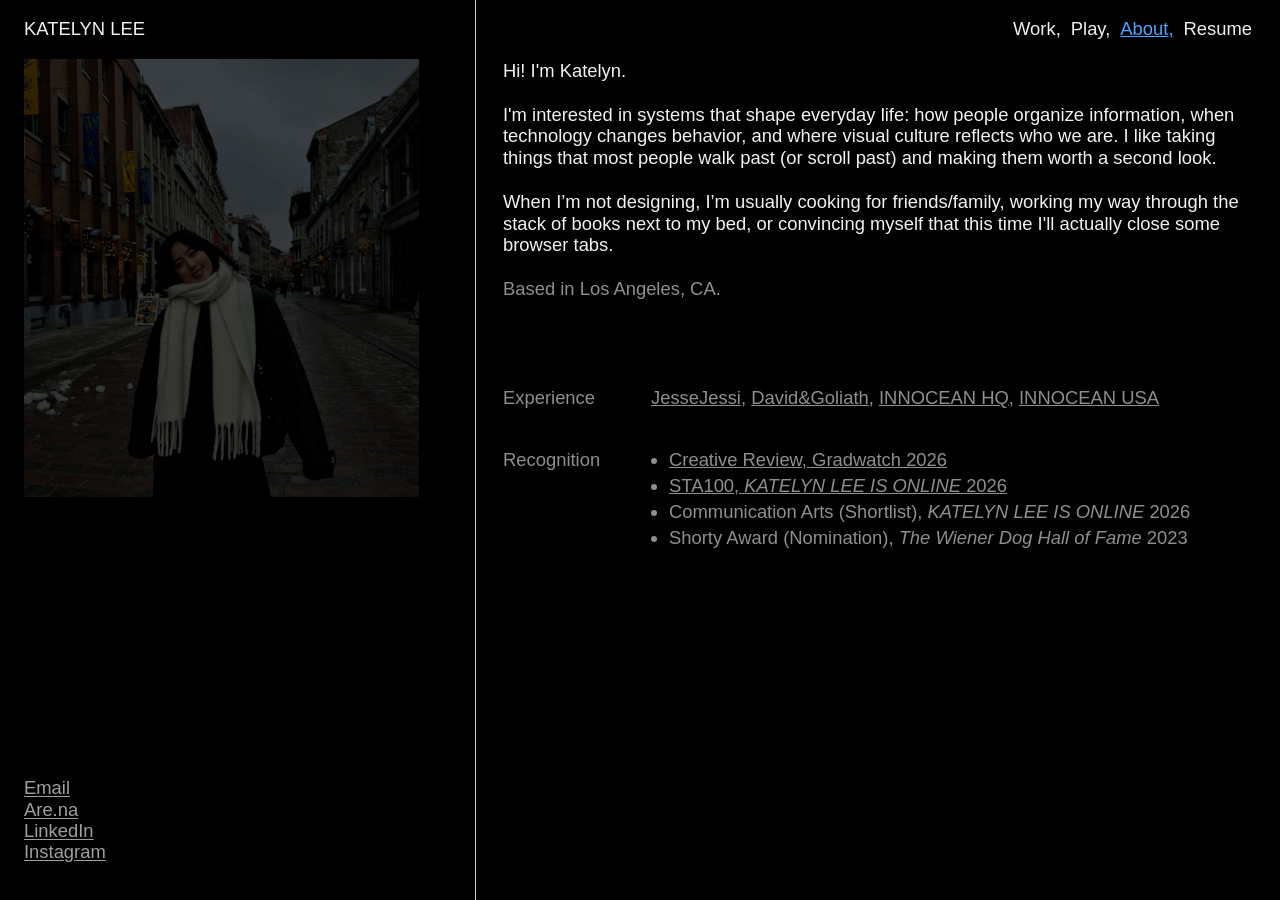
==== commit 2de55576: "about" ====
--- a/about/index.html
+++ b/about/index.html
@@ -15,6 +15,11 @@
   <meta name="viewport" content="width=device-width, initial-scale=1.0" />
   <title>Katelyn Lee Design</title>
   <link rel="stylesheet" href="../project.css" />
+
+<link rel="apple-touch-icon" sizes="180x180" href="/assets/apple-touch-icon.png">
+<link rel="icon" type="image/png" sizes="32x32" href="/assets/favicon-32x32.png">
+<link rel="icon" type="image/png" sizes="16x16" href="/assets/favicon-16x16.png">
+<link rel="manifest" href="/assets/site.webmanifest">
 </head>
 
 <body class="about-page">
@@ -89,7 +94,7 @@
         
         <p>
           I'm interested in systems that shape everyday life: how people organize information, when technology changes behavior, and where visual culture reflects who we are. 
-          I like taking things that most people walk past and making them worth a second look.
+          I like taking things that most people walk past (or scroll past) and making them worth a second look.
 
         </p>
 
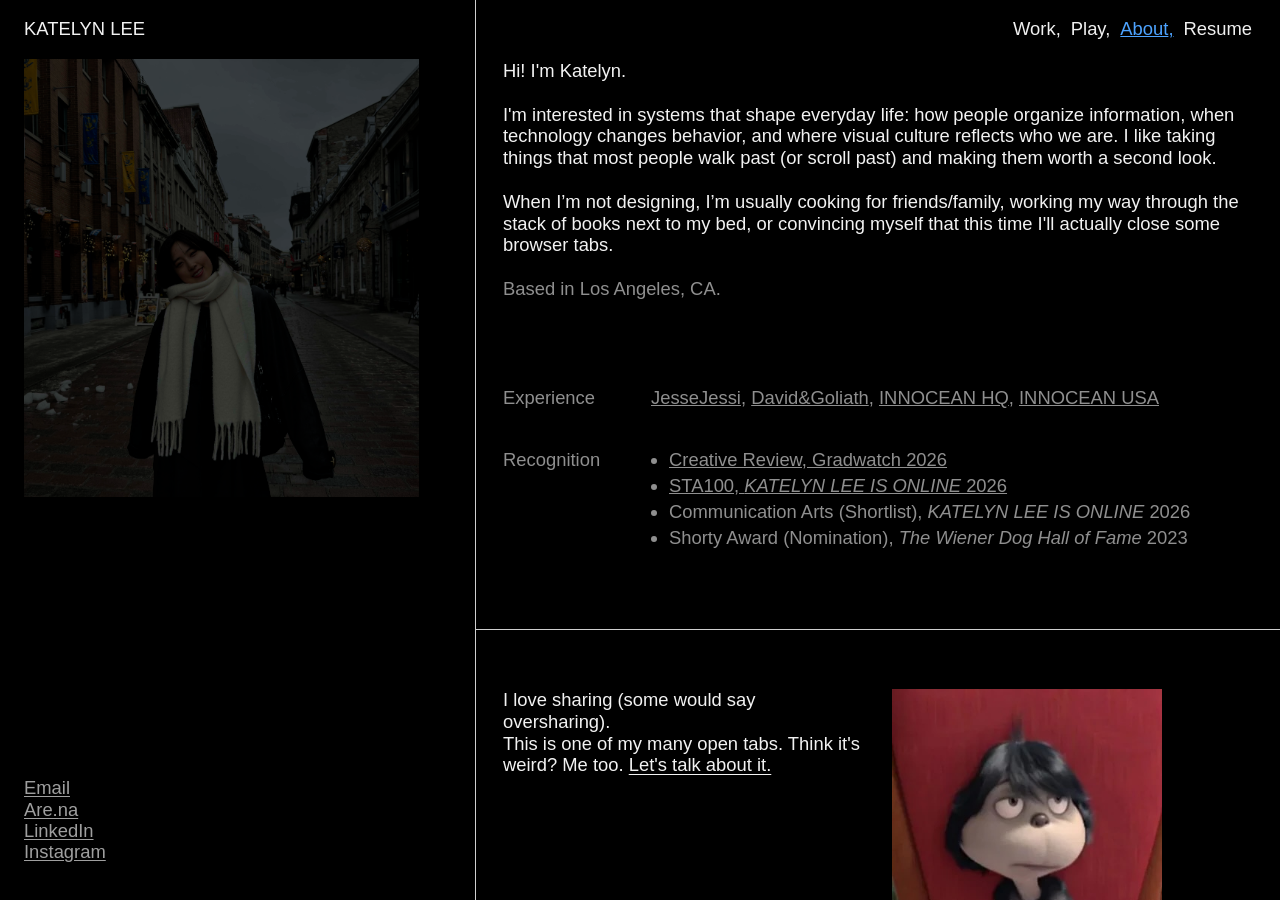
==== commit 8ca03233: "push" ====
--- a/about/index.html
+++ b/about/index.html
@@ -84,7 +84,7 @@
         <a href="../">Work</a>
         <a href="../play">Play</a>
         <a href="../about" class="active">About</a>
-        <a href="https://drive.google.com/file/d/1V6LuvaHBBj7gBq3loCqaI6xz7B3jAZRT/view?usp=sharing" target="_blank">Resume</a>
+        <a href="https://drive.google.com/file/d/1Zr8xY9YnoCe8laATRlkN5XmCc6YgwB7T/view?usp=drive_link" target="_blank">Resume</a>
       </nav>
 
       <section class="about-copy intro">
@@ -161,6 +161,31 @@
 
 </footer>
 
+      <!-- ONE OF MY MANY OPEN TABS (random Are.na block, see arena-tab.js) -->
+      <section class="about-tab" aria-label="A random open tab">
+        <div class="about-tab-copy">
+          <p>
+            I love sharing (some would say oversharing). 
+            <br> This is one of my
+            many open tabs. Think it's weird? Me too.
+            <a href="mailto:katelyn.lee010@gmail.com">Let's talk about it.</a>
+          </p>
+        </div>
+
+        <a
+          class="about-tab-card"
+          id="arena-card"
+          href="https://www.are.na/katelyn-lee-unuswwx3kie/open-tabs-rju7gn02xkq"
+          target="_blank"
+          rel="noopener noreferrer"
+        >
+          <div class="about-tab-frame" id="arena-frame">
+            
+          </div>
+          <span class="about-tab-caption">click if you're <s>nosy</s> curious.</span>
+        </a>
+      </section>
+
     </main>
 
     
@@ -168,6 +193,7 @@
   </div>
 
   <script src="../about.js"></script>
+  <script src="../arena-tab.js"></script>
 </body>
 
 </html>
--- a/project.css
+++ b/project.css
@@ -695,354 +695,6 @@
 }
 
 /* ---------------------------------
-   PLAY PAGE
----------------------------------- */
-
-.play-page {
-  margin: 0;
-  background: #000;
-  color: #f2f2f2;
-  overflow: hidden;
-}
-
-.play-wrapper {
-  position: relative;
-  display: flex;
-  width: 100vw;
-  height: 100vh;
-  background: #000;
-}
-
-/* vertical divider */
-.play-wrapper::before {
-  content: "";
-  position: fixed;
-  top: 0;
-  bottom: 0;
-  left: var(--site-sidebar-width);
-  width: 1px;
-  background: var(--site-divider);
-  z-index: 10;
-}
-
-/* -----------------------------
-   LEFT SIDEBAR
------------------------------ */
-
-.play-sidebar {
-  position: fixed;
-  top: var(--site-padding-top);
-  left: 0;
-
-  width: var(--site-sidebar-width);
-  height: calc(100vh - 40px);
-
-  display: flex;
-  flex-direction: column;
-  justify-content: space-between;
-
-  padding: 0 32px 0 40px;
-  background: #000;
-  z-index: 5;
-}
-
-.play-sidebar-top {
-  min-width: 0;
-}
-
-.play-sidebar .site-title {
-  display: inline-block;
-  margin: 0 0 20px 0;
-}
-
-.play-project-info {
-  margin-top: 0;
-  font-size: 1.15rem;
-  line-height: 1.15;
-  background-color: transparent;
-}
-
-.play-project-heading {
-  display: grid;
-  grid-template-columns: minmax(0, 1fr) auto;
-  gap: 20px;
-  align-items: start;
-}
-
-.play-project-title {
-  margin: 0;
-  font: inherit;
-  color: #f2f2f2;
-}
-
-.play-project-year {
-  color: #8f8f8f;
-}
-
-.play-project-description {
-  max-width: 390px;
-  margin-top: 16px;
-  color: #f2f2f2;
-}
-
-.play-project-description a {
-  color: inherit;
-  text-decoration: underline;
-  text-underline-offset: 3px;
-}
-
-.play-project-description a:hover,
-.play-project-description a:focus-visible {
-  color: #4da3ff;
-}
-
-/* project selector */
-
-.play-project-list {
-  width: 100%;
-  max-height: 48vh;
-  overflow-y: auto;
-  padding-bottom: 2px;
-  scrollbar-width: none;
-}
-
-.play-project-list::-webkit-scrollbar {
-  display: none;
-}
-
-.play-project-button {
-  width: 100%;
-  display: grid;
-  grid-template-columns: minmax(0, 1fr) auto;
-  gap: 16px;
-  align-items: start;
-
-  margin: 0;
-  padding: 9px 0;
-
-  border: 0;
-  border-top: 1px solid #343434;
-  border-radius: 0;
-
-  background: transparent;
-  color: #8f8f8f;
-
-  font-family: inherit;
-  font-size: 1.02rem;
-  font-weight: inherit;
-  line-height: 1.12;
-  text-align: left;
-  cursor: pointer;
-
-  transition: color 0.15s ease;
-}
-
-.play-project-button:last-child {
-  border-bottom: 1px solid #343434;
-}
-
-.play-project-button span:first-child {
-  min-width: 0;
-}
-
-.play-project-button span:last-child {
-  color: inherit;
-  white-space: nowrap;
-}
-
-.play-project-button:hover,
-.play-project-button:focus-visible,
-.play-project-button.active {
-  color: #f2f2f2;
-}
-
-.play-project-button.active {
-  text-decoration: underline;
-  text-underline-offset: 3px;
-  color: #4da3ff;
-}
-
-/* -----------------------------
-   RIGHT CONTENT
------------------------------ */
-
-.play-content {
-  margin-left: var(--site-sidebar-width);
-  width: calc(100% - var(--site-sidebar-width));
-  height: 100vh;
-
-  overflow-y: auto;
-  padding: 60px 40px 40px 40px;
-
-  scrollbar-width: none;
-}
-
-.play-content::-webkit-scrollbar {
-  display: none;
-}
-
-.play-content .top-nav {
-  position: fixed;
-  top: 20px;
-  right: 40px;
-  z-index: 20;
-}
-
-/* carousel */
-
-.play-carousel {
-  position: relative;
-  width: 100%;
-  min-height: calc(100vh - 148px);
-
-  display: flex;
-  align-items: center;
-  justify-content: center;
-
-  overflow: hidden;
-  background: #000;
-}
-
-.play-carousel-media {
-  width: 100%;
-  height: calc(100vh - 148px);
-
-  display: flex;
-  align-items: center;
-  justify-content: center;
-}
-
-.play-carousel-media img,
-.play-carousel-media video {
-  display: block;
-  width: 100%;
-  height: 100%;
-  object-fit: contain;
-}
-
-/*
-Use data-fit="cover" on a media entry in play.js
-when you want a particular image to completely fill
-the viewing area.
-*/
-
-.play-carousel-media img[data-fit="cover"],
-.play-carousel-media video[data-fit="cover"] {
-  object-fit: cover;
-}
-
-/* invisible click areas */
-
-.play-carousel-zone {
-  position: absolute;
-  top: 0;
-  bottom: 0;
-  width: 50%;
-
-  padding: 0;
-  border: 0;
-  background: transparent;
-
-  cursor: none;
-  z-index: 2;
-}
-
-.play-carousel-zone {
-  cursor: none;
-}
-
-.play-carousel-zone-left {
-  left: 0;
-  right: auto;
-}
-
-.play-carousel-zone-right {
-  right: 0;
-  left: auto;
-}
-
-.carousel-cursor {
-  position: fixed;
-  top: 0;
-  left: 0;
-  z-index: 1000;
-
-  pointer-events: none;
-  opacity: 0;
-
-  font-family: Marfa, "Marfa", monospace;
-  font-size: 6.5rem;
-  font-weight: 800;
-  line-height: 1;
-
-  color: #fff;
-
-  transform: translate(-50%, -50%);
-  transition: opacity 0.1s ease;
-
-  text-shadow:
-    0.5px 0 0 #000,
-    -0.5px 0 0 #000,
-    0 0.5px 0 #000,
-    0 -0.5px 0 #000,
-    0.5px 0.5px 0 #000,
-    -0.5px -0.5px 0 #000,
-    0.5px -0.5px 0 #000,
-    -0.5px 0.5px 0 #000;
-}
-
-.carousel-cursor.is-visible {
-  opacity: 1;
-}
-
-/* carousel footer */
-
-.play-carousel-footer {
-  display: flex;
-  justify-content: space-between;
-  align-items: center;
-
-  margin-top: 12px;
-
-  color: #8f8f8f;
-  font-size: 1.02rem;
-  line-height: 1;
-}
-
-.play-carousel-controls {
-  display: flex;
-  gap: 14px;
-}
-
-.play-carousel-controls button {
-  margin: 0;
-  padding: 0;
-  border: 0;
-  background: transparent;
-
-  color: #f2f2f2;
-  font: inherit;
-  font-size: 1.3rem;
-  cursor: pointer;
-}
-
-.play-carousel-controls button:hover,
-.play-carousel-controls button:focus-visible {
-  color: #4da3ff;
-}
-
-/* loading transition */
-
-.play-carousel-media.is-loading {
-  opacity: 0;
-}
-
-.play-carousel-media {
-  opacity: 1;
-  transition: opacity 0.15s ease;
-}
-
-/* ---------------------------------
    ABOUT PAGE
 ---------------------------------- */
 
@@ -1129,7 +781,7 @@
   align-items: flex-start;
 
   margin-bottom: 18px;
-  font-size: 1.02rem;
+  font-size: 1.15rem; /* same size as the rest of the About page */
   line-height: 1.15;
 }
 
@@ -1154,6 +806,7 @@
   width: calc(100% - var(--site-sidebar-width));
   height: 100vh;
   overflow-y: auto;
+  overflow-x: hidden; /* keeps the open-tabs divider inside the right column */
   scrollbar-width: none;
 
   padding:
@@ -1254,6 +907,116 @@
   text-underline-offset: 3px;
 }
 
+/* ONE OF MY MANY OPEN TABS (random Are.na block) */
+
+.about-tab {
+  position: relative;
+  display: grid;
+  grid-template-columns: repeat(2, minmax(0, 1fr)); /* same as .about-meta */
+  column-gap: 28px;
+  align-items: start;
+
+  margin-top: 80px;
+  padding-top: 60px;
+  padding-bottom: 20px;
+  font-size: 1.15rem;
+  line-height: 1.18;
+}
+
+/* divider that runs the full width of the right column */
+.about-tab::before {
+  content: "";
+  position: absolute;
+  top: 0;
+  left: -100vw;
+  right: -100vw;
+  border-top: 1px solid var(--site-divider);
+}
+
+.about-tab-copy {
+  max-width: 450px;
+  /* background-color: pink; */
+}
+
+.about-tab-copy p {
+  margin: 0;
+}
+
+.about-tab-copy a {
+  text-decoration: underline;
+  text-underline-offset: 3px;
+  transition: color 0.15s ease;
+}
+
+.about-tab-copy a:hover,
+.about-tab-copy a:focus-visible {
+  color: #4da3ff;
+}
+
+.about-tab-number {
+  margin-top: 8px !important;
+  color: #8f8f8f;
+  font-variant-numeric: tabular-nums;
+}
+
+.about-tab-card {
+  grid-column: 2;
+  display: flex;
+  flex-direction: column;
+  align-items: flex-start;
+  gap: 24px;
+  color: #8f8f8f;
+}
+
+.about-tab-frame {
+  display: flex;
+  align-items: center;
+  justify-content: flex-start;
+  width: min(100%, 270px);
+  min-height: 200px;
+}
+
+.about-tab-frame img {
+  width: auto;
+  max-width: 100%;
+  max-height: 340px;
+  object-fit: contain;
+}
+
+/* text blocks show as a white card */
+.about-tab-frame.is-text {
+  min-height: 0;
+  align-items: flex-start;
+  background: #fff;
+  color: #000;
+  padding: 18px 20px;
+}
+
+.about-tab-frame.is-text p {
+  margin: 0;
+  font-size: 1.4rem;
+  line-height: 1.12;
+  overflow-wrap: anywhere;
+  display: -webkit-box;
+  -webkit-line-clamp: 9;
+  -webkit-box-orient: vertical;
+  overflow: hidden;
+}
+
+.about-tab-loading {
+  color: #8f8f8f;
+}
+
+.about-tab-caption {
+  font-size: inherit; /* same size as the copy next to it */
+  transition: color 0.15s ease;
+}
+
+.about-tab-card:hover .about-tab-caption,
+.about-tab-card:focus-visible .about-tab-caption {
+  color: #4da3ff;
+}
+
 /* FRIDGE CTA */
 
 .fridge-link {
@@ -1304,23 +1067,6 @@
 
 
 @media (max-width: 1440px) {
-  .play-sidebar {
-    padding-right: 40px;
-    padding-left: 40px;
-  }
-
-  .play-content {
-    padding: 88px 40px 40px 40px;
-  }
-
-  .play-content .top-nav {
-    right: 40px;
-  }
-
-  .play-project-info {
-    font-size: 1.02rem;
-  }
-
   .about-sidebar {
     padding-right: 24px;
     padding-left: 24px;
@@ -1363,34 +1109,14 @@
     --site-sidebar-width: 300px;
   }
 
-  .site-title, .play-project-info{
+  .site-title{
     font-size:1rem;
-  }
-
-   .play-content {
-    padding: 28px 24px 48px 24px;
-  }
-
-  .play-content .top-nav {
-    right: 24px;
-  }
-
-  .play-carousel{
-    margin-top:30px;
   }
 
   .top-nav a{
     font-size: 1rem;
   }
 
-  .play-project-description {
-    max-width: 250px;
-  }
-
-  .play-project-button {
-    font-size: 1rem;
-  }
-  
   .project-chrome {
     padding: 20px 24px;
   }
@@ -1412,33 +1138,6 @@
   .project-detail-row {
     grid-template-columns: 180px 1fr;
     gap: 24px;
-  }
-
-    .play-gallery {
-    grid-template-columns: repeat(8, minmax(0, 1fr));
-    width: calc(100% - 48px);
-    margin: 0 24px;
-    gap: 18px;
-    padding-top: 84px;
-    padding-bottom: 48px;
-  }
-
-  .play-item.wide,
-  .play-item.landscape,
-  .play-item.square.large {
-    grid-column: span 8;
-  }
-
-  .play-item.square {
-    grid-column: span 4;
-  }
-
-  .play-item.portrait {
-    grid-column: span 4;
-  }
-
-  .play-caption {
-    max-width: 100%;
   }
 
   .about {
@@ -1474,6 +1173,12 @@
     font-size: 1rem;
   }
 
+  .about-tab {
+    font-size: 1rem;
+    margin-top: 60px;
+    padding-top: 48px;
+  }
+
   .about-images {
     top: 84px;
   }
@@ -1513,110 +1218,6 @@
     font-size:1rem;
   }
   
-  .play-page {
-    overflow: visible;
-  }
-
-  .play-wrapper {
-    display: block;
-    width: 100%;
-    height: auto;
-    min-height: 100vh;
-  }
-
-  .play-wrapper::before {
-    display: none;
-  }
-
-  .play-sidebar {
-    position: static;
-    width: 100%;
-    height: auto;
-    padding: 72px 16px 22px;
-  }
-
-  .play-sidebar .site-title {
-    position: fixed;
-    top: 0;
-    left: 0;
-    z-index: 31;
-
-    width: 100%;
-    padding: 12px 16px;
-    margin: 0;
-
-    background: #000;
-    font-size: 0.95rem;
-  }
-
-  .play-project-info {
-    margin-top: 0;
-    font-size: 1rem;
-  }
-
-  .play-project-description {
-    max-width: 100%;
-    margin-top: 12px;
-  }
-
-  .play-project-list {
-  max-height: none;
-  overflow-x: visible;
-  overflow-y: visible;
-  margin-top: 26px;
-  padding-bottom: 0;
-}
-
-.play-project-button {
-  font-size: 0.92rem;
-}
-
-  .play-content {
-    margin-left: 0;
-    width: 100%;
-    height: auto;
-
-    overflow: visible;
-    padding: 0 16px 36px;
-  }
-
-  .play-content .top-nav {
-    top: 0;
-    right: 0;
-    z-index: 32;
-    padding: 12px 16px;
-    font-size: 0.9rem;
-  }
-
-  .play-carousel {
-    min-height: auto;
-  }
-
-  .play-carousel-media {
-    height: auto;
-    min-height: 48vh;
-  }
-
-  .play-carousel-media img,
-  .play-carousel-media video {
-    width: 100%;
-    height: auto;
-    max-height: 72vh;
-    object-fit: contain;
-  }
-
-  .play-carousel-footer {
-    font-size: 0.9rem;
-  }
-
-  .play-carousel-zone {
-    cursor: pointer;
-  }
-
-  .carousel-cursor {
-    display: none;
-  }
-
     .about-page {
     overflow: visible;
   }
@@ -1688,6 +1289,28 @@
   row-gap:20px;
 }
 
+  /* stack: copy on top, tab below */
+  .about-tab {
+    grid-template-columns: 1fr;
+    row-gap: 28px;
+    margin-top: 40px;
+    padding-top: 32px;
+  }
+
+  .about-tab-copy {
+    max-width: 100%;
+  }
+
+  .about-tab-card {
+    grid-column: auto;
+  }
+
+  /* the right column is full width here, so the line just spans the page */
+  .about-tab::before {
+    left: -16px;
+    right: -16px;
+  }
+
   .about-copy {
     font-size: 1rem;
   }
@@ -1780,104 +1403,6 @@
     row-gap: 4px;
   }
 
-  /* ---------- PLAY PAGE ---------- */
-  .play-sidebar {
-    padding: 58px 12px 20px;
-  }
-
-  .play-sidebar .site-title {
-    padding: 10px 12px;
-    font-size: 0.9rem;
-  }
-
-  .play-content {
-    padding: 0 12px 28px;
-  }
-
-  .play-content .top-nav {
-    top: 0;
-    right: 0;
-    padding: 10px 12px;
-    font-size: 0.9rem;
-    z-index: 32;
-  }
-
-  .play-project-list {
-    scrollbar-width: thin;
-    scrollbar-color: #4a4a4a transparent;
-  }
-
-  .play-project-list::-webkit-scrollbar {
-    display: block;
-    width: 4px;
-  }
-
-  .play-project-list::-webkit-scrollbar-thumb {
-    background: #4a4a4a;
-    border-radius: 2px;
-  }
-
-  .play-project-list::-webkit-scrollbar-track {
-    background: transparent;
-  }
-
-  .play-project-info {
-    font-size: 0.9rem;
-  }
-
-  .play-project-button {
-    font-size: 0.84rem;
-  }
-
-  .play-carousel-footer {
-    font-size: 0.84rem;
-  }
-
-
-  .play-gallery {
-    grid-template-columns: 1fr;
-    width: calc(100% - 24px);
-    margin: 0 12px;
-    gap: 16px;
-    padding-top: 64px;
-    padding-bottom: 28px;
-  }
-
-  .play-item,
-  .play-item.portrait,
-  .play-item.wide,
-  .play-item.landscape,
-  .play-item.square,
-  .play-item.large,
-  .play-item.square.large {
-    grid-column: span 1;
-  }
-
-  .play-item .play-media {
-    aspect-ratio: auto;
-  }
-
-  .play-media img,
-  .play-media video {
-    width: 100%;
-    height: auto;
-    object-fit: contain;
-  }
-
-  .play-caption {
-    max-width: 100%;
-    font-size: 0.84rem;
-    line-height: 1.15;
-  }
-
-  .play-year {
-    margin-left: 4px;
-  }
-
-  .play-about {
-    margin-top: 6px;
-  }
-
   /* ---------- ABOUT PAGE ---------- */
   .about-sidebar {
     padding: 40px 12px 10px;
@@ -1913,8 +1438,21 @@
 
   .about-meta {
     margin-top: 24px;
-    font-size: 0.84rem;
+    font-size: 0.9rem; /* same as the rest of the page at this size */
     row-gap: 20px;
+  }
+
+  .about-tab {
+    font-size: 0.9rem;
+  }
+
+  .about-tab-caption {
+    font-size: 0.9rem;
+  }
+
+  .about-tab::before {
+    left: -12px;
+    right: -12px;
   }
 
   .awards-list {
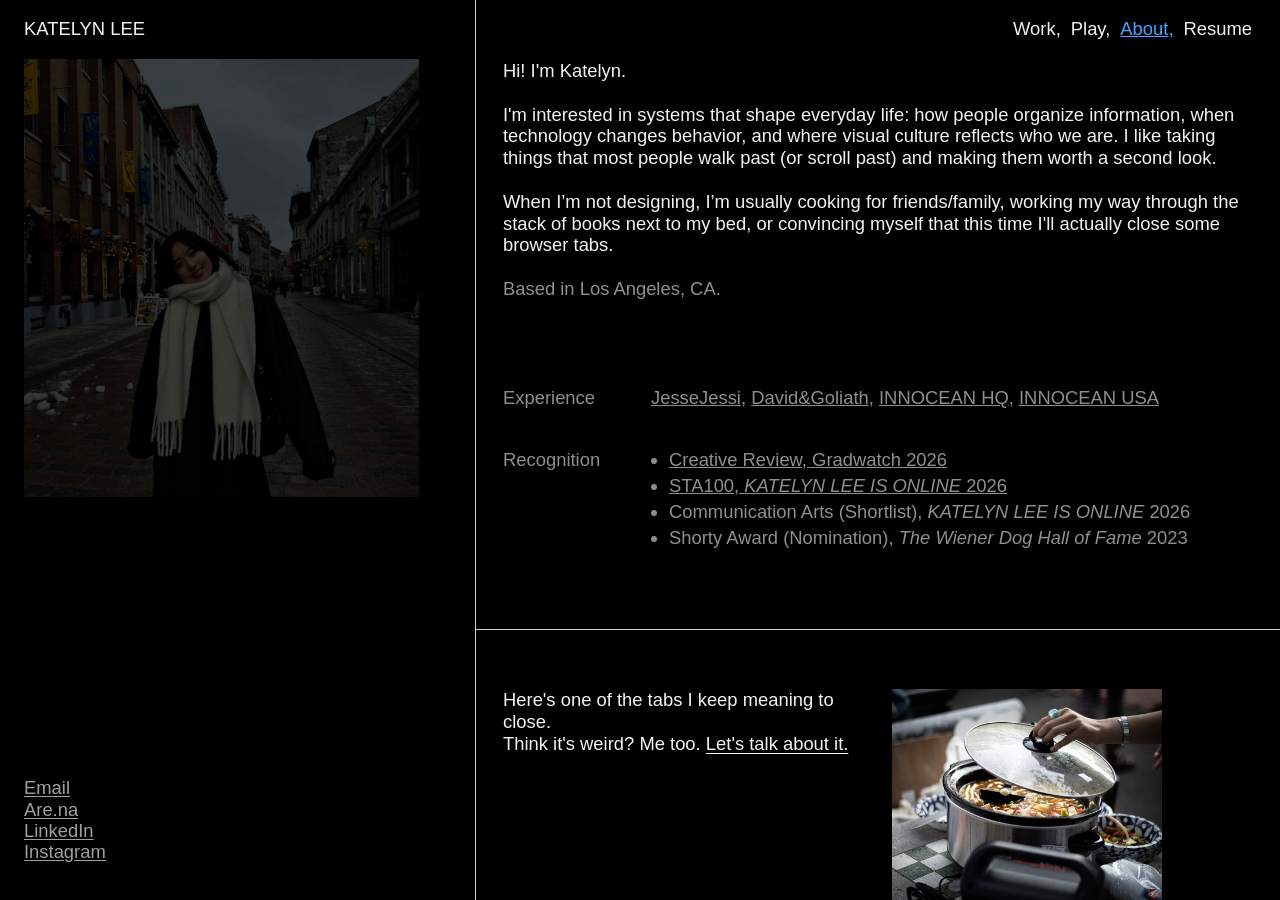
==== commit e49be871: "revise" ====
--- a/about/index.html
+++ b/about/index.html
@@ -165,9 +165,8 @@
       <section class="about-tab" aria-label="A random open tab">
         <div class="about-tab-copy">
           <p>
-            I love sharing (some would say oversharing). 
-            <br> This is one of my
-            many open tabs. Think it's weird? Me too.
+            Here's one of the tabs I keep meaning to close.
+            <br> Think it's weird? Me too.
             <a href="mailto:katelyn.lee010@gmail.com">Let's talk about it.</a>
           </p>
         </div>
